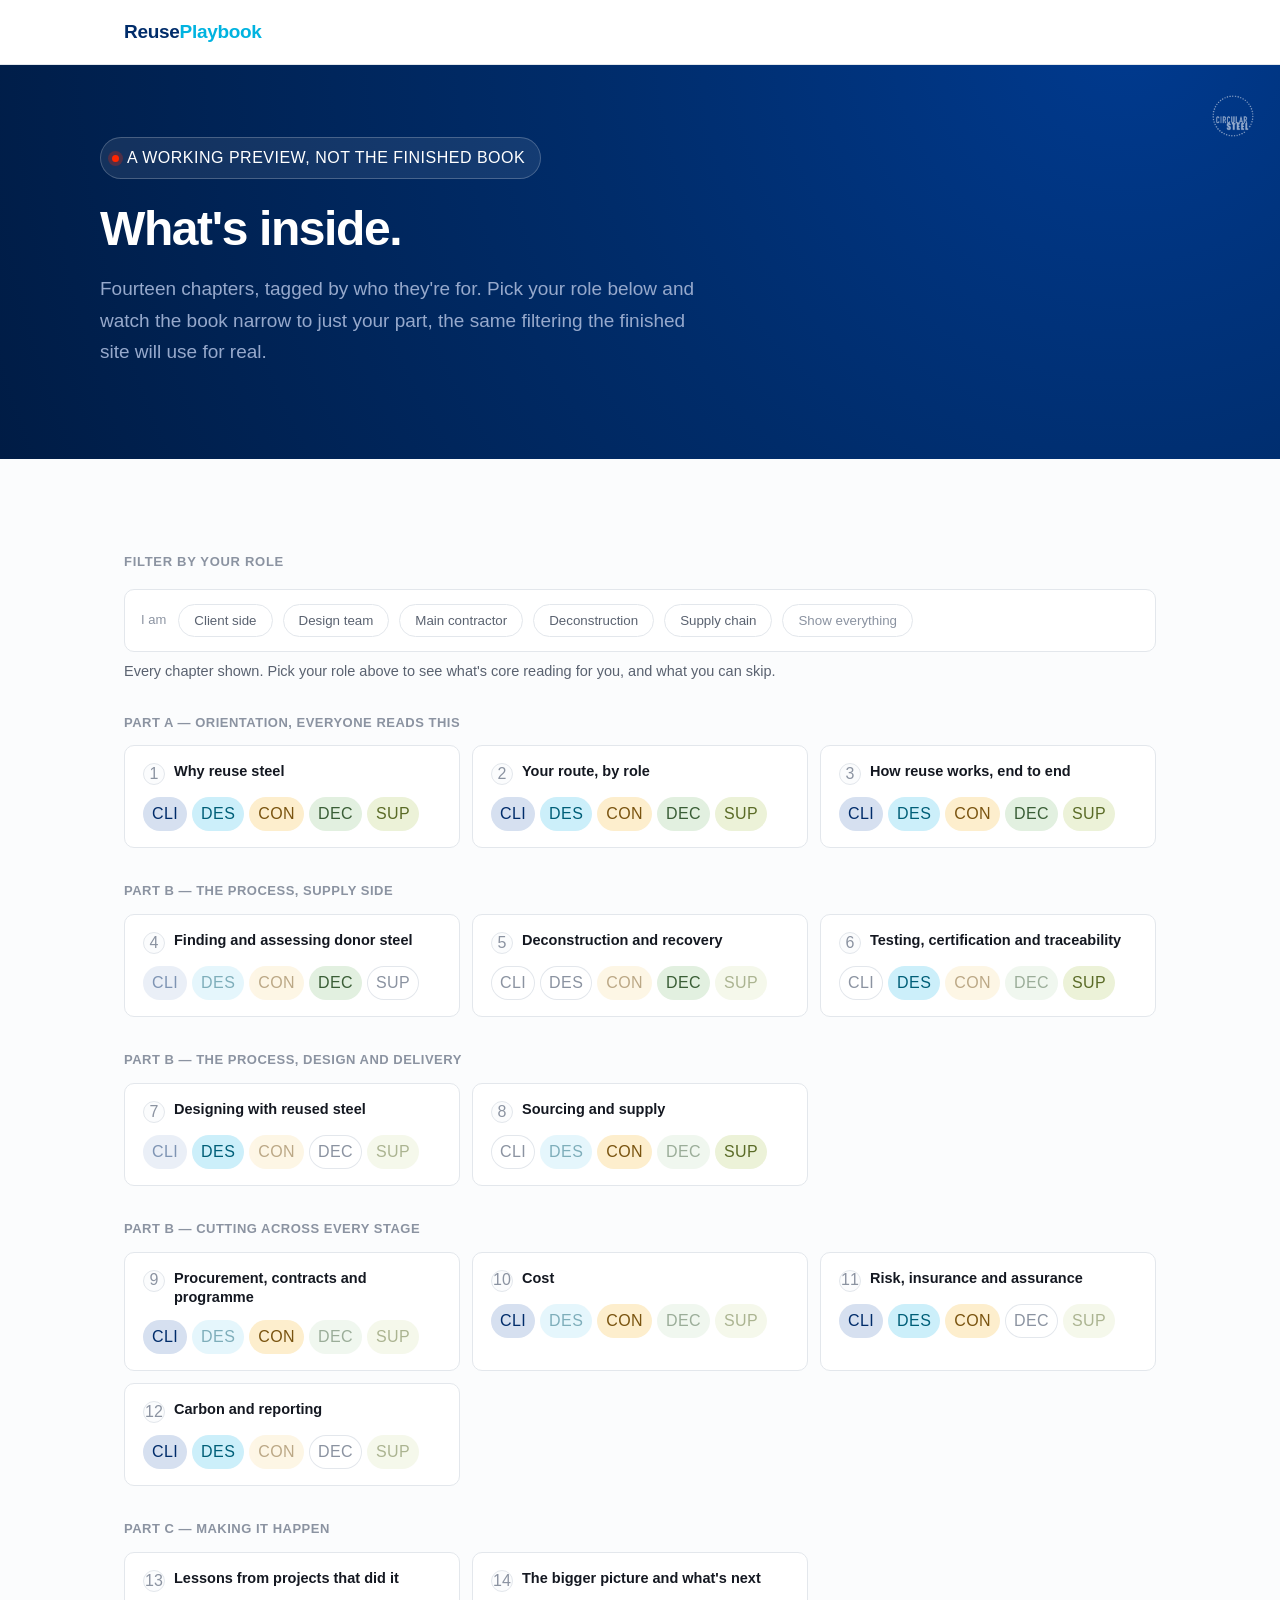
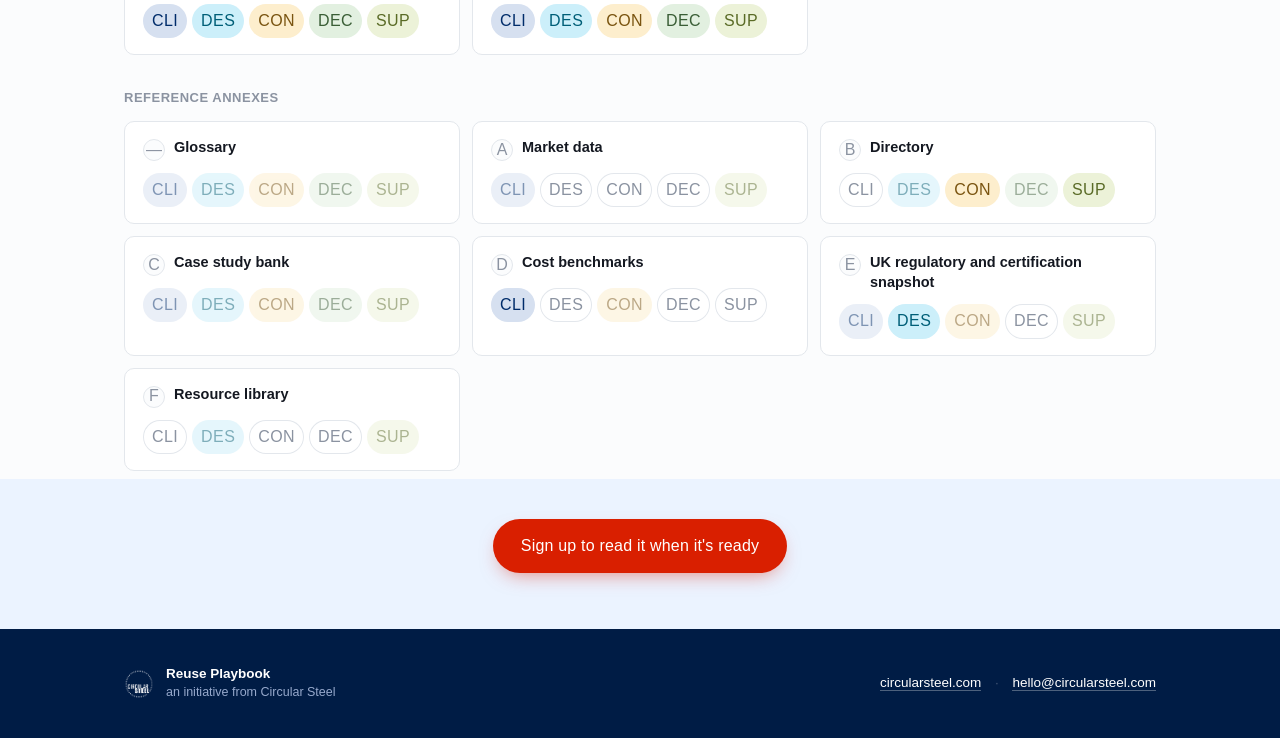
==== inside.html @ 87fb633f "Polish the chapter map: real pills, no page counts, cleaner wraps - Tag chips were 5px-radius rounde" ====
<!DOCTYPE html>
<html lang="en-GB">
<head>
<meta charset="utf-8">
<meta name="viewport" content="width=device-width,initial-scale=1">
<title>What's inside - Reuse Playbook</title>
<meta name="description" content="Filter the Steel Reuse Playbook's fourteen chapters by your role in a project, and read a sample from Chapter 9.">
<link rel="icon" type="image/svg+xml" href="assets/favicon.svg">
<link rel="stylesheet" href="style.css">
<!-- Cloudflare Web Analytics --><script type='module' src='https://static.cloudflareinsights.com/beacon.min.js' data-cf-beacon='{"token": "d8464c5b47974d3cb71971d83b61c9c7"}'></script><!-- End Cloudflare Web Analytics -->
</head>
<body>

<header class="site">
  <div class="wrap hrow">
    <a class="brand" href="index.html">Reuse<span>Playbook</span></a>
  </div>
</header>

<div class="hero-band">
  <a href="https://circularsteel.com"><img class="hero-mark" src="assets/circular-steel-logo-white.png" alt="Circular Steel"></a>
  <div class="wrap hero">
    <span class="status"><span class="dot"></span>A working preview, not the finished book</span>
    <h1>What's inside.</h1>
    <p class="lede">Fourteen chapters, tagged by who they're for. Pick your role below and watch the book
      narrow to just your part, the same filtering the finished site will use for real.</p>
  </div>
</div>

<div class="wrap" style="padding-top:40px">

  <h2 class="sechead">Filter by your role</h2>

  <div class="rolebar" id="rolebar"></div>
  <p class="mapstatus" id="mapstatus"></p>

  <div id="mapgrid"></div>

</div>

<div class="formband" style="padding-top:40px">
<div class="wrap" style="text-align:center">
  <a class="btn" href="index.html#signup-form">Sign up to read it when it's ready</a>
</div>
</div>

<footer class="site"><div class="wrap frow">
  <div class="fbrand">
    <img src="assets/circular-steel-logo-white.png" alt="Circular Steel">
    <span class="flabel"><strong>Reuse Playbook</strong>an initiative from Circular Steel</span>
  </div>
  <div class="flinks">
    <a href="https://circularsteel.com">circularsteel.com</a>
    <span class="sep">&middot;</span>
    <a href="mailto:hello@circularsteel.com">hello@circularsteel.com</a>
  </div>
</div></footer>

<script>
const ROLES = {CLI:"Client side", DES:"Design team", CON:"Main contractor", DEC:"Deconstruction", SUP:"Supply chain"};
const ALL = Object.keys(ROLES);

const PARTS = [
  {part:"Part A — orientation, everyone reads this", chapters:[
    {n:1, title:"Why reuse steel", pp:6, core:ALL, skim:[]},
    {n:2, title:"Your route, by role", pp:7, core:ALL, skim:[]},
    {n:3, title:"How reuse works, end to end", pp:8, core:ALL, skim:[]},
  ]},
  {part:"Part B — the process, supply side", chapters:[
    {n:4, title:"Finding and assessing donor steel", pp:6, core:["DEC"], skim:["CLI","DES","CON"]},
    {n:5, title:"Deconstruction and recovery", pp:6, core:["DEC"], skim:["CON","SUP"]},
    {n:6, title:"Testing, certification and traceability", pp:6, core:["DES","SUP"], skim:["CON","DEC"]},
  ]},
  {part:"Part B — the process, design and delivery", chapters:[
    {n:7, title:"Designing with reused steel", pp:7, core:["DES"], skim:["CLI","CON","SUP"]},
    {n:8, title:"Sourcing and supply", pp:5, core:["CON","SUP"], skim:["DES","DEC"]},
  ]},
  {part:"Part B — cutting across every stage", chapters:[
    {n:9, title:"Procurement, contracts and programme", pp:6, core:["CLI","CON"], skim:["DES","DEC","SUP"]},
    {n:10, title:"Cost", pp:6, core:["CLI","CON"], skim:["DES","DEC","SUP"]},
    {n:11, title:"Risk, insurance and assurance", pp:6, core:["CLI","DES","CON"], skim:["SUP"]},
    {n:12, title:"Carbon and reporting", pp:6, core:["CLI","DES"], skim:["CON","SUP"]},
  ]},
  {part:"Part C — making it happen", chapters:[
    {n:13, title:"Lessons from projects that did it", pp:5, core:ALL, skim:[]},
    {n:14, title:"The bigger picture and what's next", pp:4, core:ALL, skim:[]},
  ]},
  {part:"Reference annexes", chapters:[
    {n:"—", title:"Glossary", pp:4, core:[], skim:ALL},
    {n:"A", title:"Market data", pp:3, core:[], skim:["CLI","SUP"]},
    {n:"B", title:"Directory", pp:4, core:["CON","SUP"], skim:["DES","DEC"]},
    {n:"C", title:"Case study bank", pp:5, core:[], skim:ALL},
    {n:"D", title:"Cost benchmarks", pp:2, core:["CLI"], skim:["CON"]},
    {n:"E", title:"UK regulatory and certification snapshot", pp:4, core:["DES"], skim:["CLI","CON","SUP"]},
    {n:"F", title:"Resource library", pp:2, core:[], skim:["DES","SUP"]},
  ]},
];

const CHAPTER_COUNT = PARTS.slice(0,5).reduce((n,p)=>n+p.chapters.length,0);

function tagHTML(code, chap){
  const cls = chap.core.includes(code) ? "tag" : chap.skim.includes(code) ? "tag skim" : "tag ghost";
  return `<span class="${cls}" data-t="${code}">${code}</span>`;
}

function chapterHTML(chap){
  return `<div class="mchap" data-core="${chap.core.join(" ")}" data-skim="${chap.skim.join(" ")}">
    <div class="mhead"><span class="mn">${chap.n}</span><h4>${chap.title}</h4></div>
    <div class="mtags">${ALL.map(c=>tagHTML(c,chap)).join("")}</div>
  </div>`;
}

function render(){
  const host = document.getElementById("mapgrid");
  host.innerHTML = PARTS.map(p => `
    <div class="mappart">${p.part}</div>
    <div class="mapgrid">${p.chapters.map(chapterHTML).join("")}</div>
  `).join("");
}

function relevant(el, r){
  if (!r) return true;
  const core = (el.dataset.core || "").split(" ").filter(Boolean);
  const skim = (el.dataset.skim || "").split(" ").filter(Boolean);
  return core.includes(r) || skim.includes(r);
}

function applyRole(r){
  document.querySelectorAll(".mchap").forEach(el =>
    el.classList.toggle("dim", !relevant(el, r)));

  const s = document.getElementById("mapstatus");
  if (!r){
    s.innerHTML = `Every chapter shown. Pick your role above to see what's core reading for you, and what you can skip.`;
    return;
  }
  let core = 0, skim = 0;
  document.querySelectorAll(".mchap").forEach((el, i) => {
    if (i >= CHAPTER_COUNT) return; // only count numbered chapters, not annexes
  });
  // recount properly against the chapter list, not annexes
  let coreN = 0, skimN = 0;
  PARTS.slice(0,5).forEach(p => p.chapters.forEach(c => {
    if (c.core.includes(r)) coreN++;
    else if (c.skim.includes(r)) skimN++;
  }));
  s.innerHTML = `Reading as <strong>${ROLES[r]}</strong>: <strong>${coreN} of ${CHAPTER_COUNT}</strong> chapters are core reading for you, ${skimN} more worth skimming.`;
}

function buildRoleBar(){
  const host = document.getElementById("rolebar");
  host.innerHTML = '<span class="lbl">I am</span>' +
    Object.entries(ROLES).map(([k,v]) => `<button class="rchip" data-r="${k}">${v}</button>`).join("") +
    '<button class="rchip clear" data-r="">Show everything</button>';
  host.querySelectorAll(".rchip").forEach(b => b.onclick = () => {
    host.querySelectorAll(".rchip").forEach(x => x.classList.toggle("on", x === b && b.dataset.r));
    applyRole(b.dataset.r || null);
  });
}

render();
buildRoleBar();
applyRole(null);
</script>

</body>
</html>
---- style.css ----
:root{
  --navy:#002C6A; --navy-deep:#001C45; --cyan:#00B3E0; --red:#FF2600; --red-btn:#D91F00; --red-btn-hover:#B81800;
  --red-tint:#FFDCD6; --red-deep:#6B0F1A; --blue-tint:#EBF3FF; --amber:#B5741A;
  --ink:#141821; --grey:#5A6270; --mute:#8B93A1; --mute-on-navy:#96A9CC;
  --line:#E3E7EC; --bg:#FBFCFD; --card:#FFFFFF;
  --cli-b:#D6E0F0; --cli-t:#002C6A;
  --des-b:#CCEFFA; --des-t:#005F78;
  --con-b:#FDEECD; --con-t:#7A5410;
  --dec-b:#E2F0E0; --dec-t:#3A5E36;
  --sup-b:#ECF2D8; --sup-t:#5A6B26;
  --r:10px;
}
*{box-sizing:border-box}
body{margin:0;background:var(--bg);color:var(--ink);
  font:400 16px/1.65 -apple-system,BlinkMacSystemFont,"Segoe UI",Helvetica,Arial,sans-serif;
  -webkit-font-smoothing:antialiased}
a{color:var(--navy)}
.wrap{max-width:1080px;margin:0 auto;padding:0 24px}
.narrow{max-width:640px}

/* header */
header.site{border-bottom:1px solid var(--line);background:#fff}
.hrow{display:flex;align-items:center;height:64px}
.brand{font-weight:700;font-size:19px;color:var(--navy);text-decoration:none;letter-spacing:-.3px}
.brand span{color:var(--cyan)}

/* tags */
.tag{display:inline-block;font:600 11px/1 inherit;letter-spacing:.4px;padding:4px 9px;border-radius:999px;
  vertical-align:2px;margin-right:4px}
.tag[data-t=CLI]{background:var(--cli-b);color:var(--cli-t)}
.tag[data-t=DES]{background:var(--des-b);color:var(--des-t)}
.tag[data-t=CON]{background:var(--con-b);color:var(--con-t)}
.tag[data-t=DEC]{background:var(--dec-b);color:var(--dec-t)}
.tag[data-t=SUP]{background:var(--sup-b);color:var(--sup-t)}
.tag.skim{opacity:.5}
.tag.ghost{background:transparent!important;color:var(--mute)!important;box-shadow:inset 0 0 0 1px var(--line)}

/* interactive map */
.rolebar{display:flex;align-items:center;gap:10px;flex-wrap:wrap;background:#fff;border:1px solid var(--line);
  border-radius:var(--r);padding:14px;margin:0 0 8px}
.rolebar .lbl{font-size:13px;color:var(--mute);padding:0 2px;white-space:nowrap}
.rchip{border:1px solid var(--line);background:#fff;border-radius:999px;padding:8px 15px;
  font:600 13px/1 inherit;cursor:pointer;color:var(--grey);transition:.12s}
.rchip:hover{border-color:var(--mute)}
.rchip.on{color:#fff;border-color:transparent}
.rchip.on[data-r=CLI]{background:var(--cli-t)} .rchip.on[data-r=DES]{background:var(--des-t)}
.rchip.on[data-r=CON]{background:var(--con-t)} .rchip.on[data-r=DEC]{background:var(--dec-t)}
.rchip.on[data-r=SUP]{background:var(--sup-t)}
.rchip.clear{color:var(--mute)}
.mapstatus{font-size:14.5px;color:var(--grey);margin:0 0 28px;min-height:1.4em}
.mapstatus strong{color:var(--ink)}
.mappart{font-size:13px;letter-spacing:.5px;text-transform:uppercase;color:var(--mute);font-weight:700;
  margin:32px 0 12px}
.mappart:first-of-type{margin-top:0}
.mapgrid{display:grid;grid-template-columns:repeat(auto-fill,minmax(260px,1fr));gap:12px}
.mchap{background:#fff;border:1px solid var(--line);border-radius:var(--r);padding:16px 18px;transition:opacity .18s}
.mchap.dim{opacity:.22}
.mhead{display:flex;align-items:flex-start;gap:9px;margin:0 0 12px}
.mchap .mn{display:flex;align-items:center;justify-content:center;width:22px;height:22px;flex:none;
  border-radius:50%;background:var(--bg);border:1px solid var(--line);font:700 12px/1 inherit;
  color:var(--mute);margin-top:1px}
.mchap h4{margin:0;font-size:14.5px;font-weight:700;line-height:1.35}
.mchap .mtags{display:flex;flex-wrap:wrap;gap:5px}
.mchap .mtags .tag{margin-right:0}

/* hero */
.hero-band{background:var(--navy);background:radial-gradient(circle at 88% -10%,#003a8f 0%,var(--navy) 45%,var(--navy-deep) 100%);
  position:relative;overflow:hidden}
.hero-mark{position:absolute;top:28px;right:24px;height:46px;width:auto;opacity:.6}
.hero{padding:72px 0 60px;position:relative}
.status{display:inline-flex;align-items:center;gap:8px;font:700 12px/1 inherit;letter-spacing:.5px;text-transform:uppercase;
  color:#fff;background:rgba(255,255,255,.08);box-shadow:inset 0 0 0 1px rgba(255,255,255,.22);
  border-radius:999px;padding:8px 16px 8px 12px;margin:0 0 24px}
.status .dot{width:7px;height:7px;border-radius:50%;background:var(--red);flex:none;
  box-shadow:0 0 0 4px rgba(255,38,0,.25)}
.hero h1{font-size:48px;line-height:1.08;margin:0 0 18px;letter-spacing:-1.4px;font-weight:700;
  max-width:760px;color:#fff}
.hero p.lede{font-size:19px;color:var(--mute-on-navy);margin:0 0 32px;max-width:600px}
.hero-ctas{display:flex;gap:12px;flex-wrap:wrap}
.btn-outline{display:inline-block;background:transparent;color:#fff;text-decoration:none;padding:13px 27px;
  border:1.5px solid rgba(255,255,255,.5);border-radius:999px;font:700 15px/1 inherit;letter-spacing:.2px;
  cursor:pointer;transition:.12s}
.btn-outline:hover{border-color:#fff;background:rgba(255,255,255,.08)}

/* cards */
.grid{display:grid;gap:16px}
.g4{grid-template-columns:repeat(auto-fit,minmax(220px,1fr))}
.card{background:var(--card);border:1px solid var(--line);border-top:3px solid var(--accent,var(--navy));
  border-radius:var(--r);padding:22px 22px 20px}
.card h3{margin:0 0 6px;font-size:16px;font-weight:700}
.card p{margin:0;font-size:14.5px;color:var(--grey)}

h2.sechead{font-size:13px;letter-spacing:.7px;text-transform:uppercase;color:var(--mute);
  font-weight:700;margin:52px 0 16px}

/* funding note */
.fundnote{display:flex;gap:24px;align-items:center;justify-content:space-between;flex-wrap:wrap;
  background:#fff;border:1px solid var(--line);border-left:3px solid var(--red);border-radius:var(--r);
  padding:24px 28px;margin:36px 0 0}
.fundnote h3{margin:0 0 4px;font-size:15.5px;font-weight:700}
.fundnote p{margin:0;font-size:14.5px;color:var(--grey);max-width:520px}
.btn-outline-navy{display:inline-block;background:transparent;color:var(--navy);text-decoration:none;
  padding:12px 22px;border:1.5px solid var(--navy);border-radius:999px;font:700 14.5px/1 inherit;
  letter-spacing:.2px;white-space:nowrap;transition:.12s}
.btn-outline-navy:hover{background:var(--navy);color:#fff}

/* form */
.formband{background:var(--blue-tint);padding:1px 0 56px;margin-top:8px}
.formwrap{background:#fff;border:1px solid var(--line);border-radius:var(--r);padding:32px;
  margin:24px 0 8px;box-shadow:0 12px 32px -16px rgba(0,44,106,.18)}
.field{margin:0 0 20px}
.field label{display:block;font:600 13.5px/1 inherit;margin:0 0 8px}
.field .hint{display:block;font:400 13px/1.4 inherit;color:var(--mute);margin:4px 0 0;font-weight:400}
.field input[type=text],
.field input[type=email],
.field select,
.field textarea{width:100%;border:1.5px solid var(--line);border-radius:8px;padding:11px 13px;
  font:400 15px/1.4 inherit;color:var(--ink);background:#fff;transition:.12s}
.field textarea{resize:vertical;min-height:88px}
.field input:focus,.field select:focus,.field textarea:focus{outline:none;border-color:var(--cyan);
  box-shadow:0 0 0 3px rgba(0,179,224,.18)}

.roles{display:grid;gap:8px}
.role-opt{display:flex;align-items:center;gap:10px;border:1.5px solid var(--line);border-radius:8px;
  padding:11px 14px;cursor:pointer;transition:.12s}
.role-opt:has(input:checked){border-color:var(--navy);box-shadow:inset 0 0 0 1px var(--navy);background:#F5F8FF}
.role-opt input{margin:0}
.role-opt .tag{margin-right:2px}

.checkline{display:flex;align-items:flex-start;gap:10px;font-size:14.5px;color:var(--grey)}
.checkline input{margin-top:3px}

.hidden-field{position:absolute;left:-9999px}

.btn{display:inline-block;background:var(--red-btn);color:#fff;text-decoration:none;padding:14px 28px;
  border:none;border-radius:999px;font:700 15px/1 inherit;cursor:pointer;letter-spacing:.2px;
  box-shadow:0 8px 20px -8px rgba(217,31,0,.55);transition:.12s}
.btn:hover{background:var(--red-btn-hover);transform:translateY(-1px)}

.privacy{font-size:13px;color:var(--mute);margin:14px 0 0}

.more{margin:22px 0 0}
.more summary{font:600 13.5px/1 inherit;color:var(--navy);cursor:pointer;padding:4px 0;list-style:revert}
.more summary:hover{color:var(--cyan)}
.more .field:first-of-type{margin-top:18px}

footer.site{background:var(--navy-deep);margin-top:0;padding:36px 0}
.frow{display:flex;align-items:center;justify-content:space-between;gap:20px;flex-wrap:wrap}
.fbrand{display:flex;align-items:center;gap:12px}
.fbrand img{height:30px;width:auto;display:block}
.fbrand .flabel{font-size:12.5px;line-height:1.4;color:var(--mute-on-navy)}
.fbrand .flabel strong{display:block;color:#fff;font-size:13.5px;font-weight:600}
.flinks{font-size:13.5px;color:var(--mute-on-navy)}
.flinks a{color:#fff;text-decoration:none;border-bottom:1px solid rgba(255,255,255,.3)}
.flinks a:hover{border-color:#fff}
.flinks .sep{margin:0 10px;color:rgba(255,255,255,.25)}
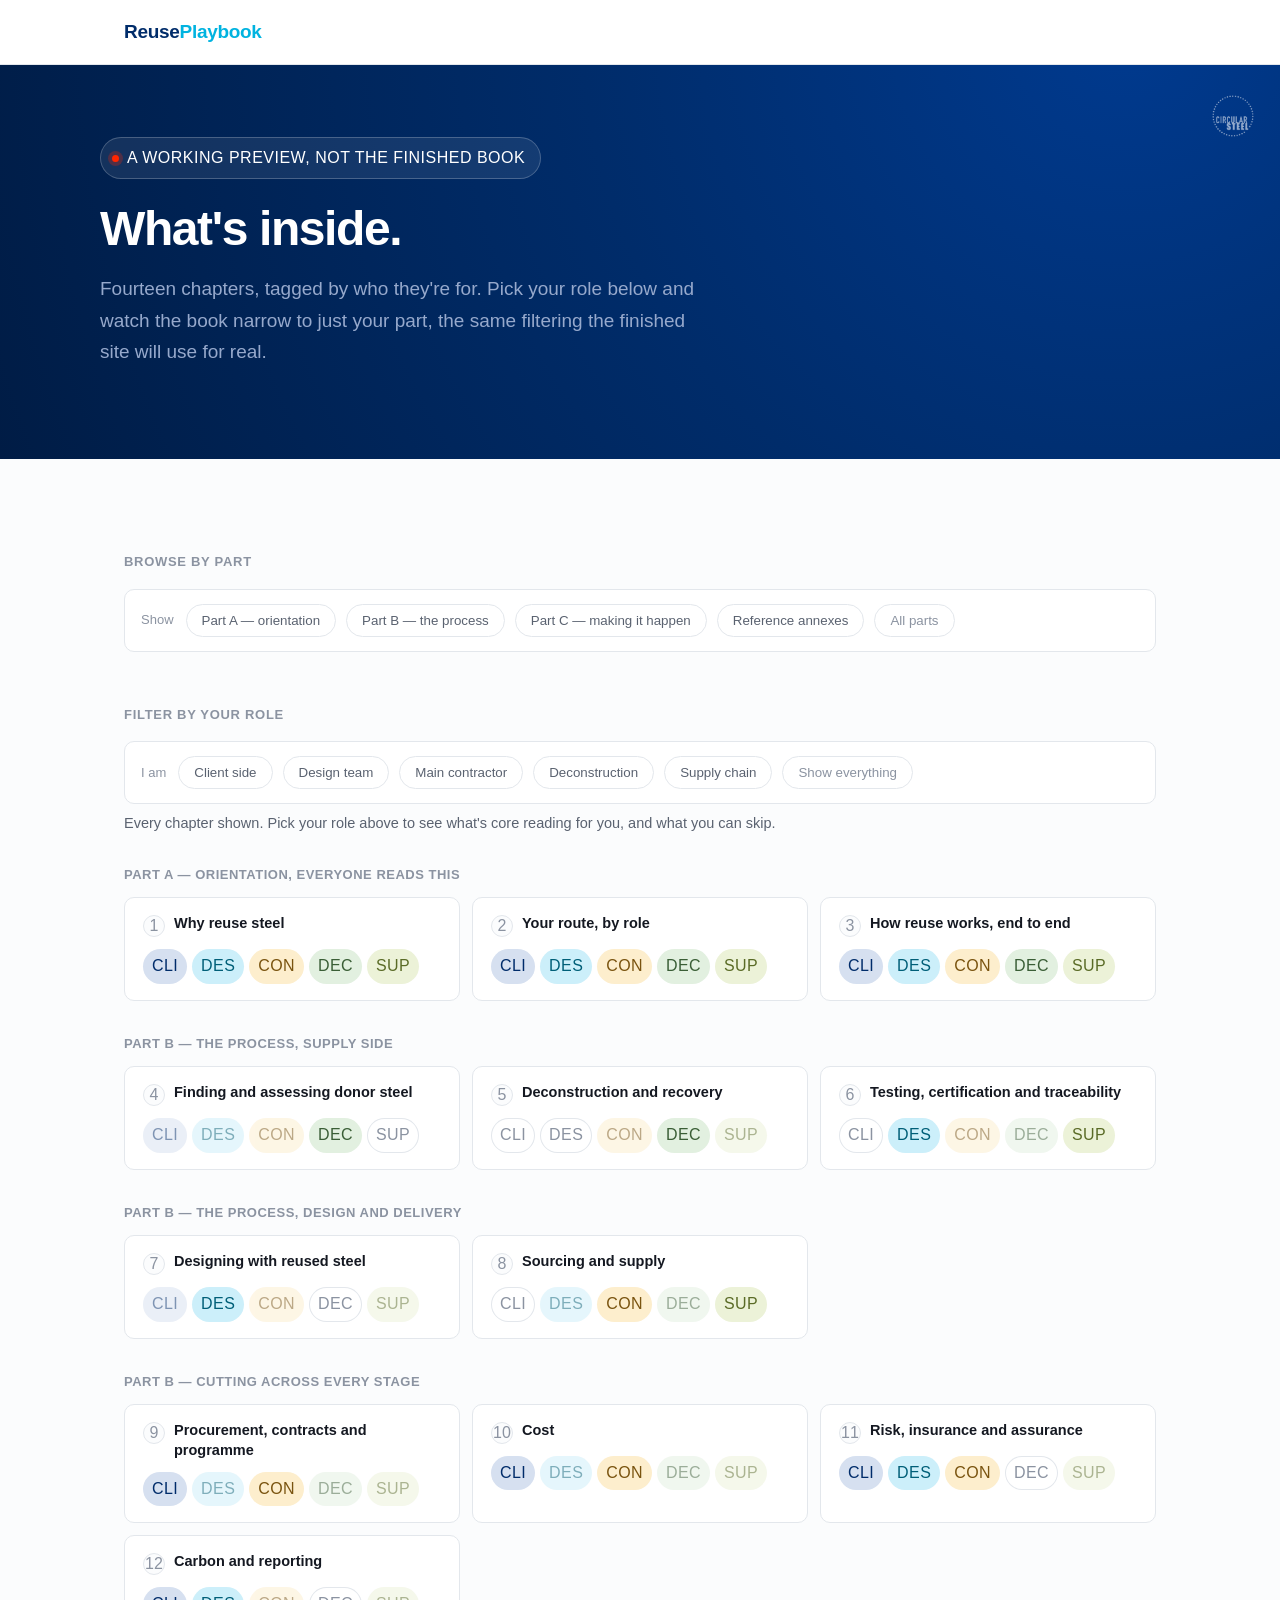
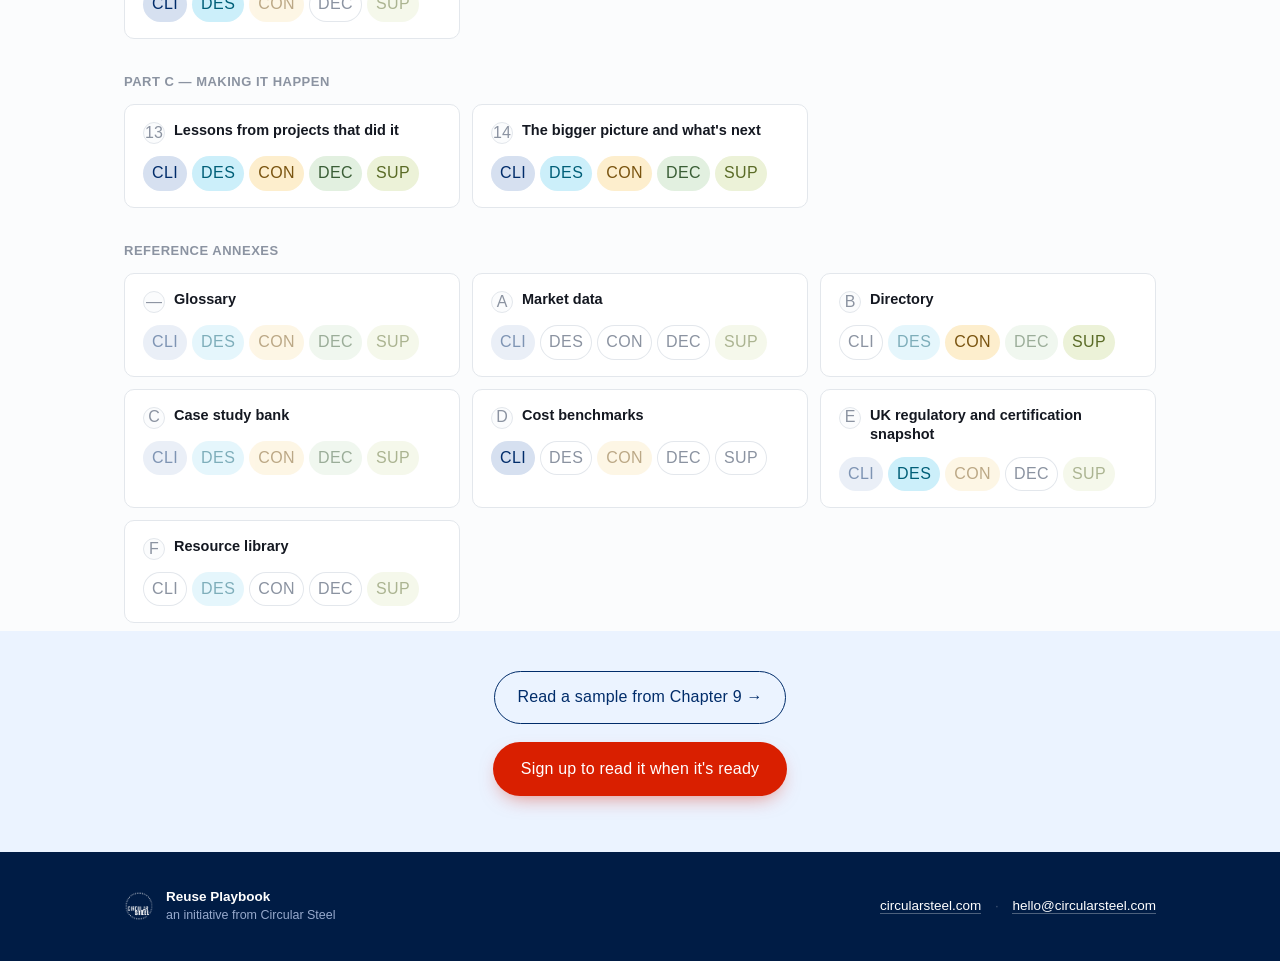
==== commit a6a9627e: "Add part filter and Chapter 9 sample - Second filter bar on the map, browse by Part A/B/C or the   a" ====
--- a/inside.html
+++ b/inside.html
@@ -29,6 +29,10 @@
 
 <div class="wrap" style="padding-top:40px">
 
+  <h2 class="sechead">Browse by part</h2>
+
+  <div class="rolebar" id="sectionbar"></div>
+
   <h2 class="sechead">Filter by your role</h2>
 
   <div class="rolebar" id="rolebar"></div>
@@ -40,6 +44,7 @@
 
 <div class="formband" style="padding-top:40px">
 <div class="wrap" style="text-align:center">
+  <p style="margin:0 0 18px"><a class="btn-outline-navy" href="sample-chapter.html">Read a sample from Chapter 9 &rarr;</a></p>
   <a class="btn" href="index.html#signup-form">Sign up to read it when it's ready</a>
 </div>
 </div>
@@ -60,32 +65,34 @@
 const ROLES = {CLI:"Client side", DES:"Design team", CON:"Main contractor", DEC:"Deconstruction", SUP:"Supply chain"};
 const ALL = Object.keys(ROLES);
 
+const SECTIONS = {A:"Part A — orientation", B:"Part B — the process", C:"Part C — making it happen", ANNEX:"Reference annexes"};
+
 const PARTS = [
-  {part:"Part A — orientation, everyone reads this", chapters:[
+  {key:"A", part:"Part A — orientation, everyone reads this", chapters:[
     {n:1, title:"Why reuse steel", pp:6, core:ALL, skim:[]},
     {n:2, title:"Your route, by role", pp:7, core:ALL, skim:[]},
     {n:3, title:"How reuse works, end to end", pp:8, core:ALL, skim:[]},
   ]},
-  {part:"Part B — the process, supply side", chapters:[
+  {key:"B", part:"Part B — the process, supply side", chapters:[
     {n:4, title:"Finding and assessing donor steel", pp:6, core:["DEC"], skim:["CLI","DES","CON"]},
     {n:5, title:"Deconstruction and recovery", pp:6, core:["DEC"], skim:["CON","SUP"]},
     {n:6, title:"Testing, certification and traceability", pp:6, core:["DES","SUP"], skim:["CON","DEC"]},
   ]},
-  {part:"Part B — the process, design and delivery", chapters:[
+  {key:"B", part:"Part B — the process, design and delivery", chapters:[
     {n:7, title:"Designing with reused steel", pp:7, core:["DES"], skim:["CLI","CON","SUP"]},
     {n:8, title:"Sourcing and supply", pp:5, core:["CON","SUP"], skim:["DES","DEC"]},
   ]},
-  {part:"Part B — cutting across every stage", chapters:[
+  {key:"B", part:"Part B — cutting across every stage", chapters:[
     {n:9, title:"Procurement, contracts and programme", pp:6, core:["CLI","CON"], skim:["DES","DEC","SUP"]},
     {n:10, title:"Cost", pp:6, core:["CLI","CON"], skim:["DES","DEC","SUP"]},
     {n:11, title:"Risk, insurance and assurance", pp:6, core:["CLI","DES","CON"], skim:["SUP"]},
     {n:12, title:"Carbon and reporting", pp:6, core:["CLI","DES"], skim:["CON","SUP"]},
   ]},
-  {part:"Part C — making it happen", chapters:[
+  {key:"C", part:"Part C — making it happen", chapters:[
     {n:13, title:"Lessons from projects that did it", pp:5, core:ALL, skim:[]},
     {n:14, title:"The bigger picture and what's next", pp:4, core:ALL, skim:[]},
   ]},
-  {part:"Reference annexes", chapters:[
+  {key:"ANNEX", part:"Reference annexes", chapters:[
     {n:"—", title:"Glossary", pp:4, core:[], skim:ALL},
     {n:"A", title:"Market data", pp:3, core:[], skim:["CLI","SUP"]},
     {n:"B", title:"Directory", pp:4, core:["CON","SUP"], skim:["DES","DEC"]},
@@ -113,8 +120,10 @@
 function render(){
   const host = document.getElementById("mapgrid");
   host.innerHTML = PARTS.map(p => `
-    <div class="mappart">${p.part}</div>
-    <div class="mapgrid">${p.chapters.map(chapterHTML).join("")}</div>
+    <div class="mapsection" data-part="${p.key}">
+      <div class="mappart">${p.part}</div>
+      <div class="mapgrid">${p.chapters.map(chapterHTML).join("")}</div>
+    </div>
   `).join("");
 }
 
@@ -125,7 +134,10 @@
   return core.includes(r) || skim.includes(r);
 }
 
+let currentRole = null;
+
 function applyRole(r){
+  currentRole = r;
   document.querySelectorAll(".mchap").forEach(el =>
     el.classList.toggle("dim", !relevant(el, r)));
 
@@ -134,17 +146,17 @@
     s.innerHTML = `Every chapter shown. Pick your role above to see what's core reading for you, and what you can skip.`;
     return;
   }
-  let core = 0, skim = 0;
-  document.querySelectorAll(".mchap").forEach((el, i) => {
-    if (i >= CHAPTER_COUNT) return; // only count numbered chapters, not annexes
-  });
-  // recount properly against the chapter list, not annexes
   let coreN = 0, skimN = 0;
-  PARTS.slice(0,5).forEach(p => p.chapters.forEach(c => {
+  PARTS.forEach(p => { if (p.key === "ANNEX") return; p.chapters.forEach(c => {
     if (c.core.includes(r)) coreN++;
     else if (c.skim.includes(r)) skimN++;
-  }));
+  })});
   s.innerHTML = `Reading as <strong>${ROLES[r]}</strong>: <strong>${coreN} of ${CHAPTER_COUNT}</strong> chapters are core reading for you, ${skimN} more worth skimming.`;
+}
+
+function applySection(key){
+  document.querySelectorAll(".mapsection").forEach(el =>
+    el.style.display = (!key || el.dataset.part === key) ? "" : "none");
 }
 
 function buildRoleBar(){
@@ -158,8 +170,21 @@
   });
 }
 
+function buildSectionBar(){
+  const host = document.getElementById("sectionbar");
+  host.innerHTML = '<span class="lbl">Show</span>' +
+    Object.entries(SECTIONS).map(([k,v]) => `<button class="rchip schip" data-s="${k}">${v}</button>`).join("") +
+    '<button class="rchip schip clear" data-s="">All parts</button>';
+  host.querySelectorAll(".schip").forEach(b => b.onclick = () => {
+    host.querySelectorAll(".schip").forEach(x => x.classList.toggle("on", x === b && b.dataset.s));
+    applySection(b.dataset.s || null);
+  });
+}
+
 render();
+buildSectionBar();
 buildRoleBar();
+applySection(null);
 applyRole(null);
 </script>
 
--- a/style.css
+++ b/style.css
@@ -47,11 +47,13 @@
 .rchip.on[data-r=CON]{background:var(--con-t)} .rchip.on[data-r=DEC]{background:var(--dec-t)}
 .rchip.on[data-r=SUP]{background:var(--sup-t)}
 .rchip.clear{color:var(--mute)}
+.schip.on{background:var(--navy)}
 .mapstatus{font-size:14.5px;color:var(--grey);margin:0 0 28px;min-height:1.4em}
 .mapstatus strong{color:var(--ink)}
+.mapsection{margin-top:32px}
+.mapsection:first-of-type{margin-top:0}
 .mappart{font-size:13px;letter-spacing:.5px;text-transform:uppercase;color:var(--mute);font-weight:700;
-  margin:32px 0 12px}
-.mappart:first-of-type{margin-top:0}
+  margin:0 0 12px}
 .mapgrid{display:grid;grid-template-columns:repeat(auto-fill,minmax(260px,1fr));gap:12px}
 .mchap{background:#fff;border:1px solid var(--line);border-radius:var(--r);padding:16px 18px;transition:opacity .18s}
 .mchap.dim{opacity:.22}
@@ -154,3 +156,38 @@
 .flinks a{color:#fff;text-decoration:none;border-bottom:1px solid rgba(255,255,255,.3)}
 .flinks a:hover{border-color:#fff}
 .flinks .sep{margin:0 10px;color:rgba(255,255,255,.25)}
+
+/* chapter excerpt */
+.chap{padding:36px 0 12px}
+.chap .kicker{font-size:13px;letter-spacing:.5px;text-transform:uppercase;color:var(--mute);
+  font-weight:700;margin:0 0 10px}
+.chap h1{font-size:32px;margin:0 0 10px;letter-spacing:-.6px;font-weight:700;line-height:1.15}
+.chap .standfirst{font-size:18px;color:var(--grey);margin:0 0 8px;max-width:680px}
+.whofor{display:flex;align-items:center;gap:8px;padding:14px 0 24px;border-bottom:1px solid var(--line);
+  margin-bottom:8px;flex-wrap:wrap}
+.whofor .lbl{font-size:13px;color:var(--mute)}
+section.sec{padding:26px 0;max-width:680px}
+section.sec h2{font-size:21px;margin:0 0 4px;font-weight:700;letter-spacing:-.2px}
+section.sec h3{font-size:17px;margin:22px 0 6px;font-weight:700}
+section.sec p{margin:0 0 14px}
+
+.box{border-left:3px solid var(--cyan);background:#fff;border-radius:0 var(--r) var(--r) 0;
+  padding:16px 20px;margin:24px 0;border-top:1px solid var(--line);border-right:1px solid var(--line);
+  border-bottom:1px solid var(--line);max-width:680px}
+.box .bh{display:flex;align-items:center;gap:10px;margin-bottom:8px;flex-wrap:wrap}
+.box .kind{font:700 12px/1 inherit;letter-spacing:.6px;text-transform:uppercase;color:var(--cyan)}
+.box .btags{margin-left:auto}
+.box h4{margin:0 0 6px;font-size:16px;font-weight:700}
+.box p{margin:0;font-size:14.5px;color:var(--grey)}
+.box[data-kind=flag]{border-left-color:#B3261E} .box[data-kind=flag] .kind{color:#B3261E}
+.box[data-kind=move]{border-left-color:var(--navy)} .box[data-kind=move] .kind{color:var(--navy)}
+.box[data-kind=ask]{border-left-color:var(--amber)} .box[data-kind=ask] .kind{color:var(--amber)}
+
+figure{margin:26px 0;background:#fff;border:1px solid var(--line);border-radius:var(--r);padding:18px;max-width:760px}
+figure img{width:100%;display:block}
+figcaption{font-size:13px;color:var(--mute);margin-top:12px}
+
+.excerptend{background:#fff;border:1px solid var(--line);border-radius:var(--r);padding:28px;
+  margin:36px 0 0;max-width:680px;text-align:left}
+.excerptend h3{margin:0 0 8px;font-size:18px}
+.excerptend p{margin:0 0 18px;color:var(--grey)}
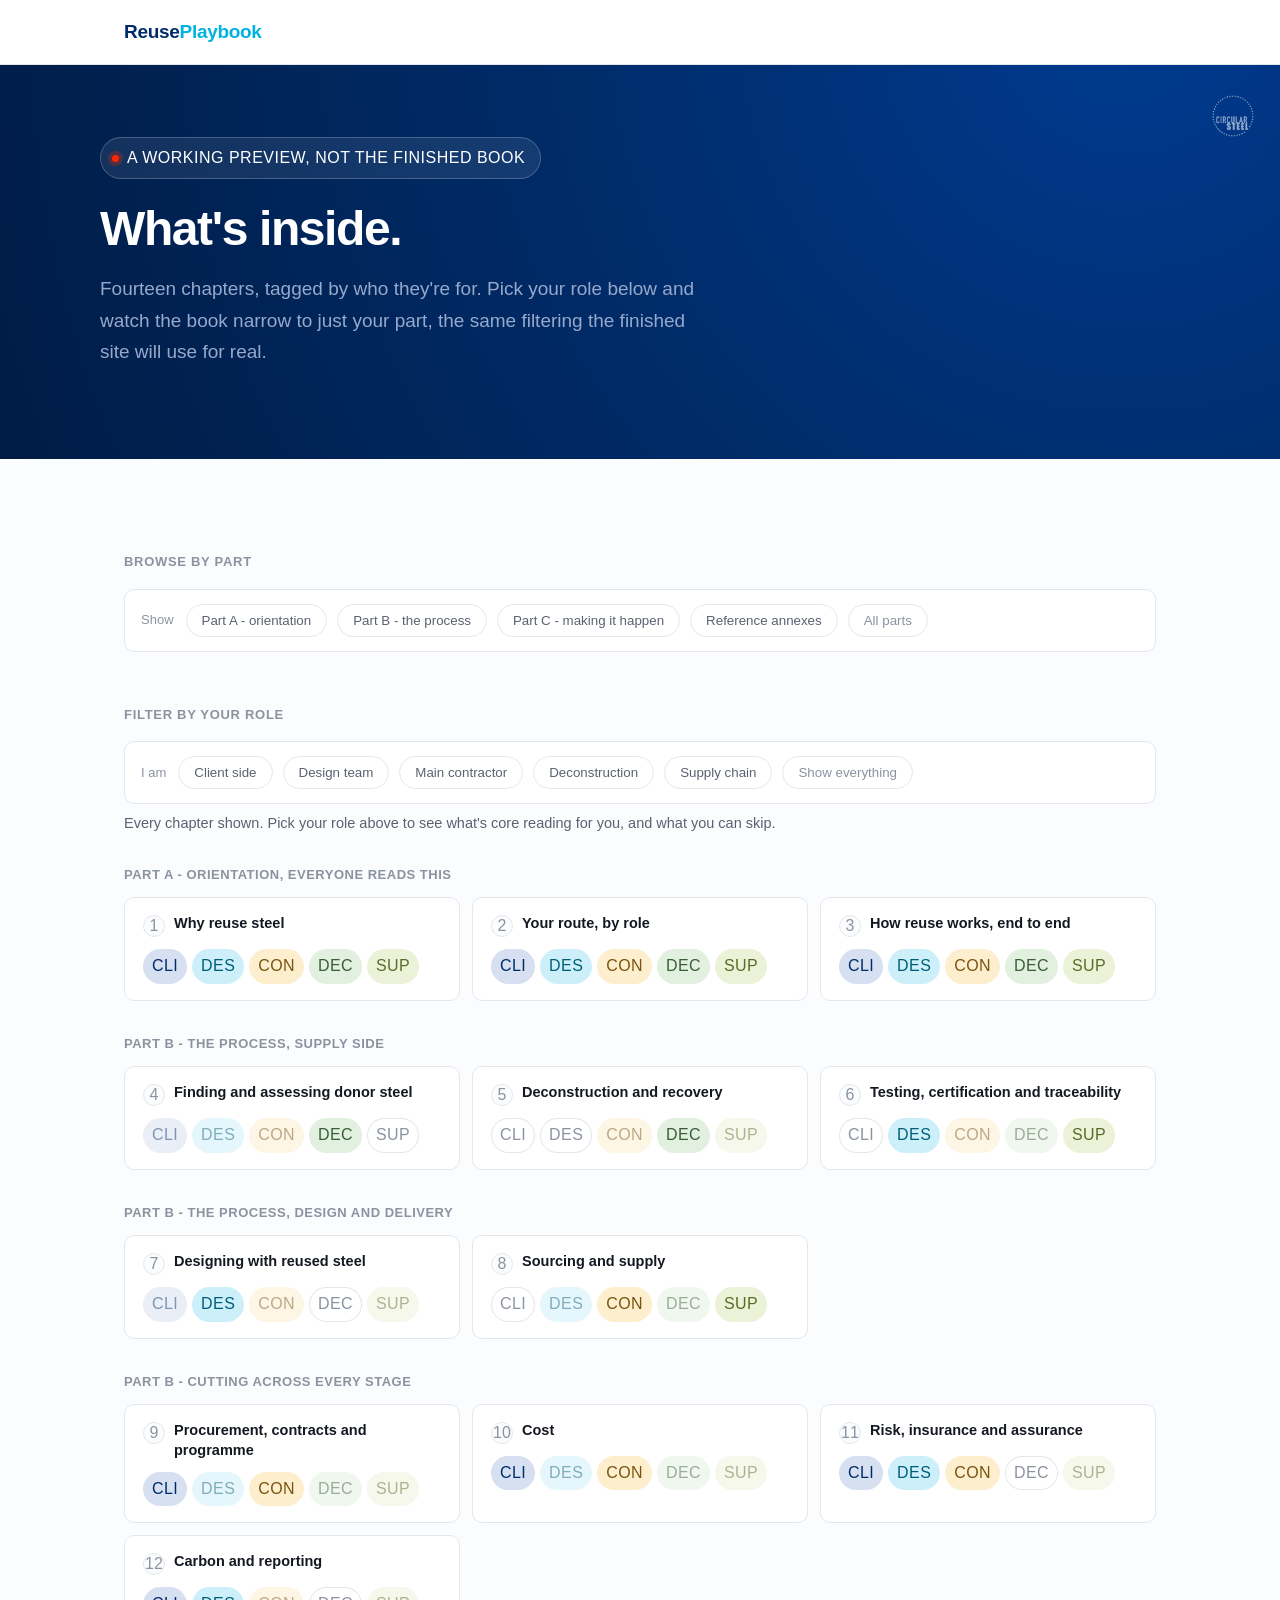
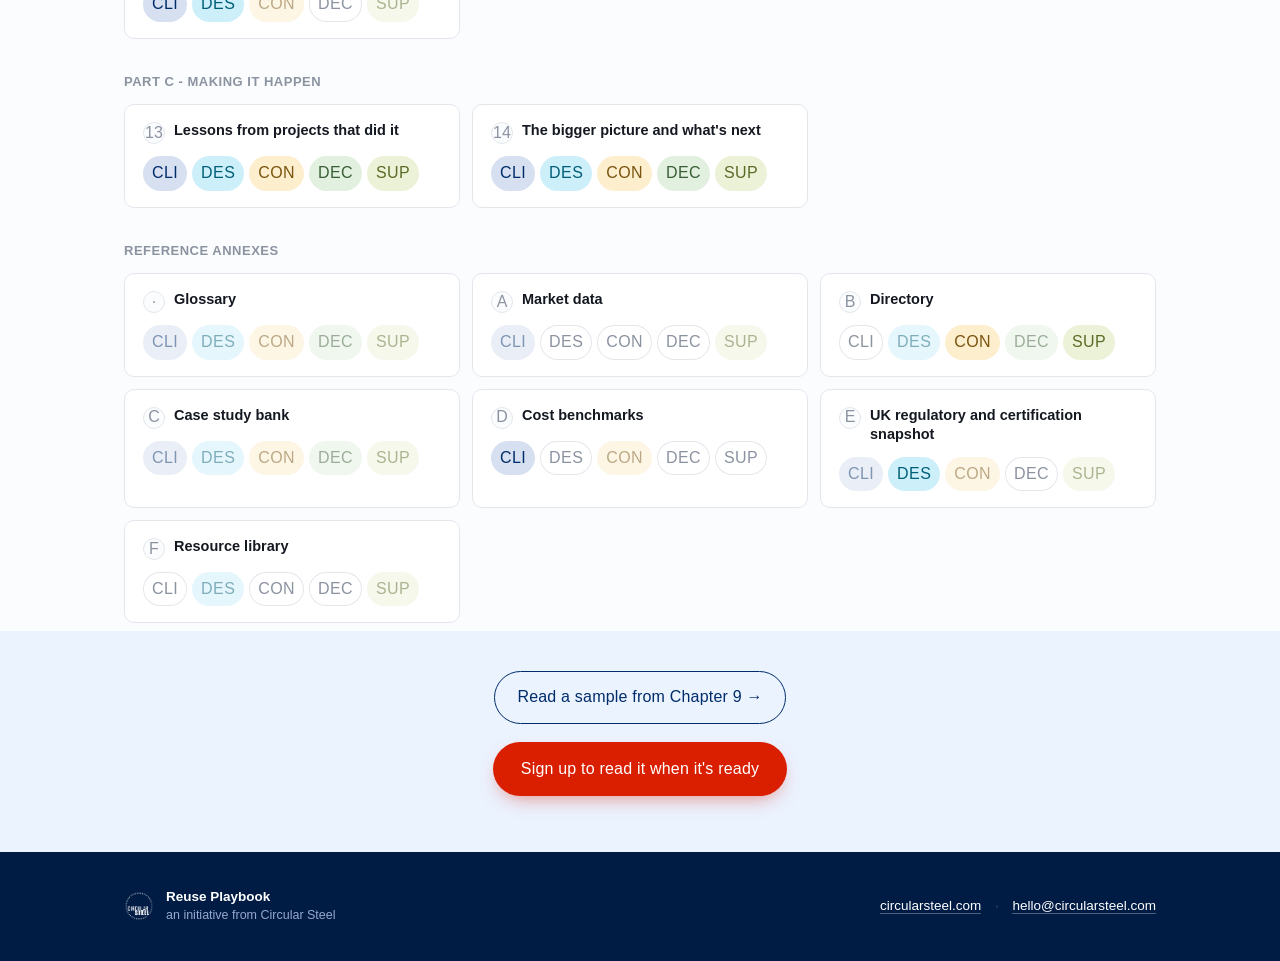
==== commit 504e742c: "Replace em-dashes with hyphens in part filter labels" ====
--- a/inside.html
+++ b/inside.html
@@ -65,35 +65,35 @@
 const ROLES = {CLI:"Client side", DES:"Design team", CON:"Main contractor", DEC:"Deconstruction", SUP:"Supply chain"};
 const ALL = Object.keys(ROLES);
 
-const SECTIONS = {A:"Part A — orientation", B:"Part B — the process", C:"Part C — making it happen", ANNEX:"Reference annexes"};
+const SECTIONS = {A:"Part A - orientation", B:"Part B - the process", C:"Part C - making it happen", ANNEX:"Reference annexes"};
 
 const PARTS = [
-  {key:"A", part:"Part A — orientation, everyone reads this", chapters:[
+  {key:"A", part:"Part A - orientation, everyone reads this", chapters:[
     {n:1, title:"Why reuse steel", pp:6, core:ALL, skim:[]},
     {n:2, title:"Your route, by role", pp:7, core:ALL, skim:[]},
     {n:3, title:"How reuse works, end to end", pp:8, core:ALL, skim:[]},
   ]},
-  {key:"B", part:"Part B — the process, supply side", chapters:[
+  {key:"B", part:"Part B - the process, supply side", chapters:[
     {n:4, title:"Finding and assessing donor steel", pp:6, core:["DEC"], skim:["CLI","DES","CON"]},
     {n:5, title:"Deconstruction and recovery", pp:6, core:["DEC"], skim:["CON","SUP"]},
     {n:6, title:"Testing, certification and traceability", pp:6, core:["DES","SUP"], skim:["CON","DEC"]},
   ]},
-  {key:"B", part:"Part B — the process, design and delivery", chapters:[
+  {key:"B", part:"Part B - the process, design and delivery", chapters:[
     {n:7, title:"Designing with reused steel", pp:7, core:["DES"], skim:["CLI","CON","SUP"]},
     {n:8, title:"Sourcing and supply", pp:5, core:["CON","SUP"], skim:["DES","DEC"]},
   ]},
-  {key:"B", part:"Part B — cutting across every stage", chapters:[
+  {key:"B", part:"Part B - cutting across every stage", chapters:[
     {n:9, title:"Procurement, contracts and programme", pp:6, core:["CLI","CON"], skim:["DES","DEC","SUP"]},
     {n:10, title:"Cost", pp:6, core:["CLI","CON"], skim:["DES","DEC","SUP"]},
     {n:11, title:"Risk, insurance and assurance", pp:6, core:["CLI","DES","CON"], skim:["SUP"]},
     {n:12, title:"Carbon and reporting", pp:6, core:["CLI","DES"], skim:["CON","SUP"]},
   ]},
-  {key:"C", part:"Part C — making it happen", chapters:[
+  {key:"C", part:"Part C - making it happen", chapters:[
     {n:13, title:"Lessons from projects that did it", pp:5, core:ALL, skim:[]},
     {n:14, title:"The bigger picture and what's next", pp:4, core:ALL, skim:[]},
   ]},
   {key:"ANNEX", part:"Reference annexes", chapters:[
-    {n:"—", title:"Glossary", pp:4, core:[], skim:ALL},
+    {n:"·", title:"Glossary", pp:4, core:[], skim:ALL},
     {n:"A", title:"Market data", pp:3, core:[], skim:["CLI","SUP"]},
     {n:"B", title:"Directory", pp:4, core:["CON","SUP"], skim:["DES","DEC"]},
     {n:"C", title:"Case study bank", pp:5, core:[], skim:ALL},
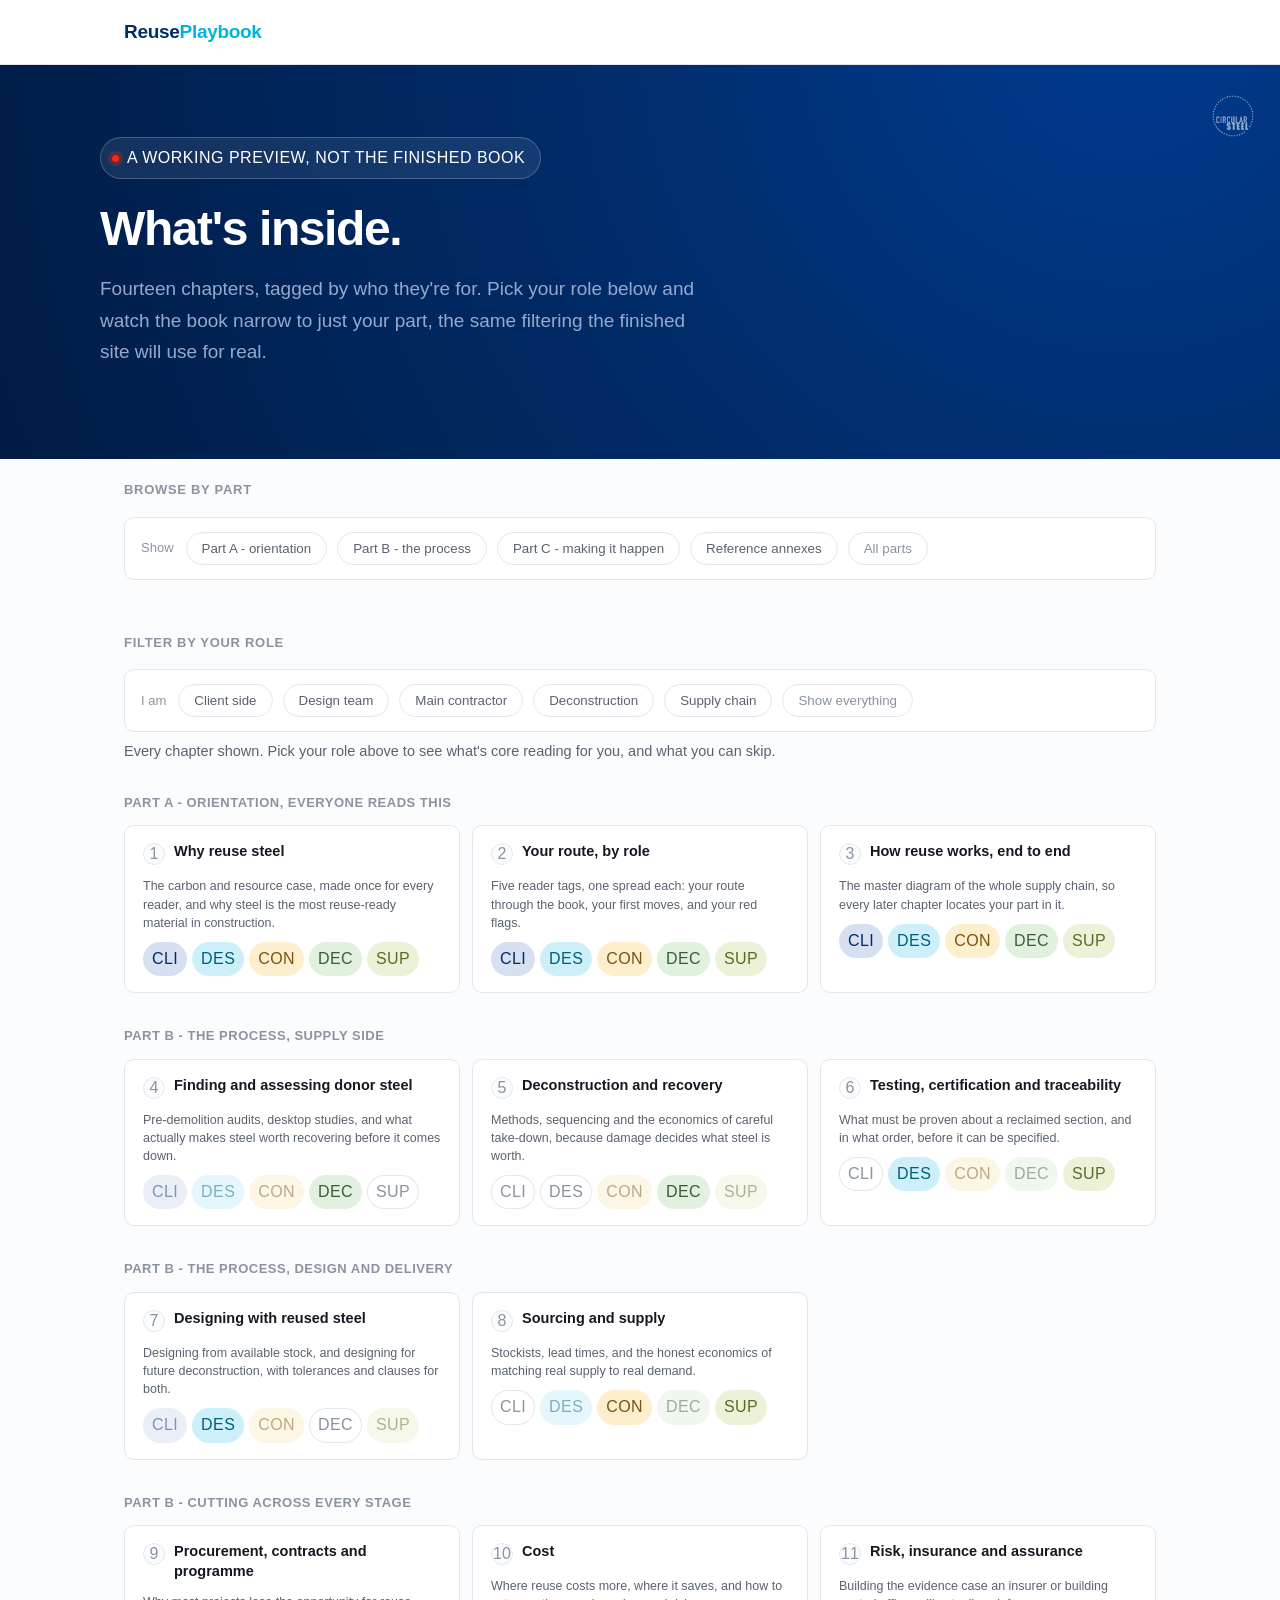
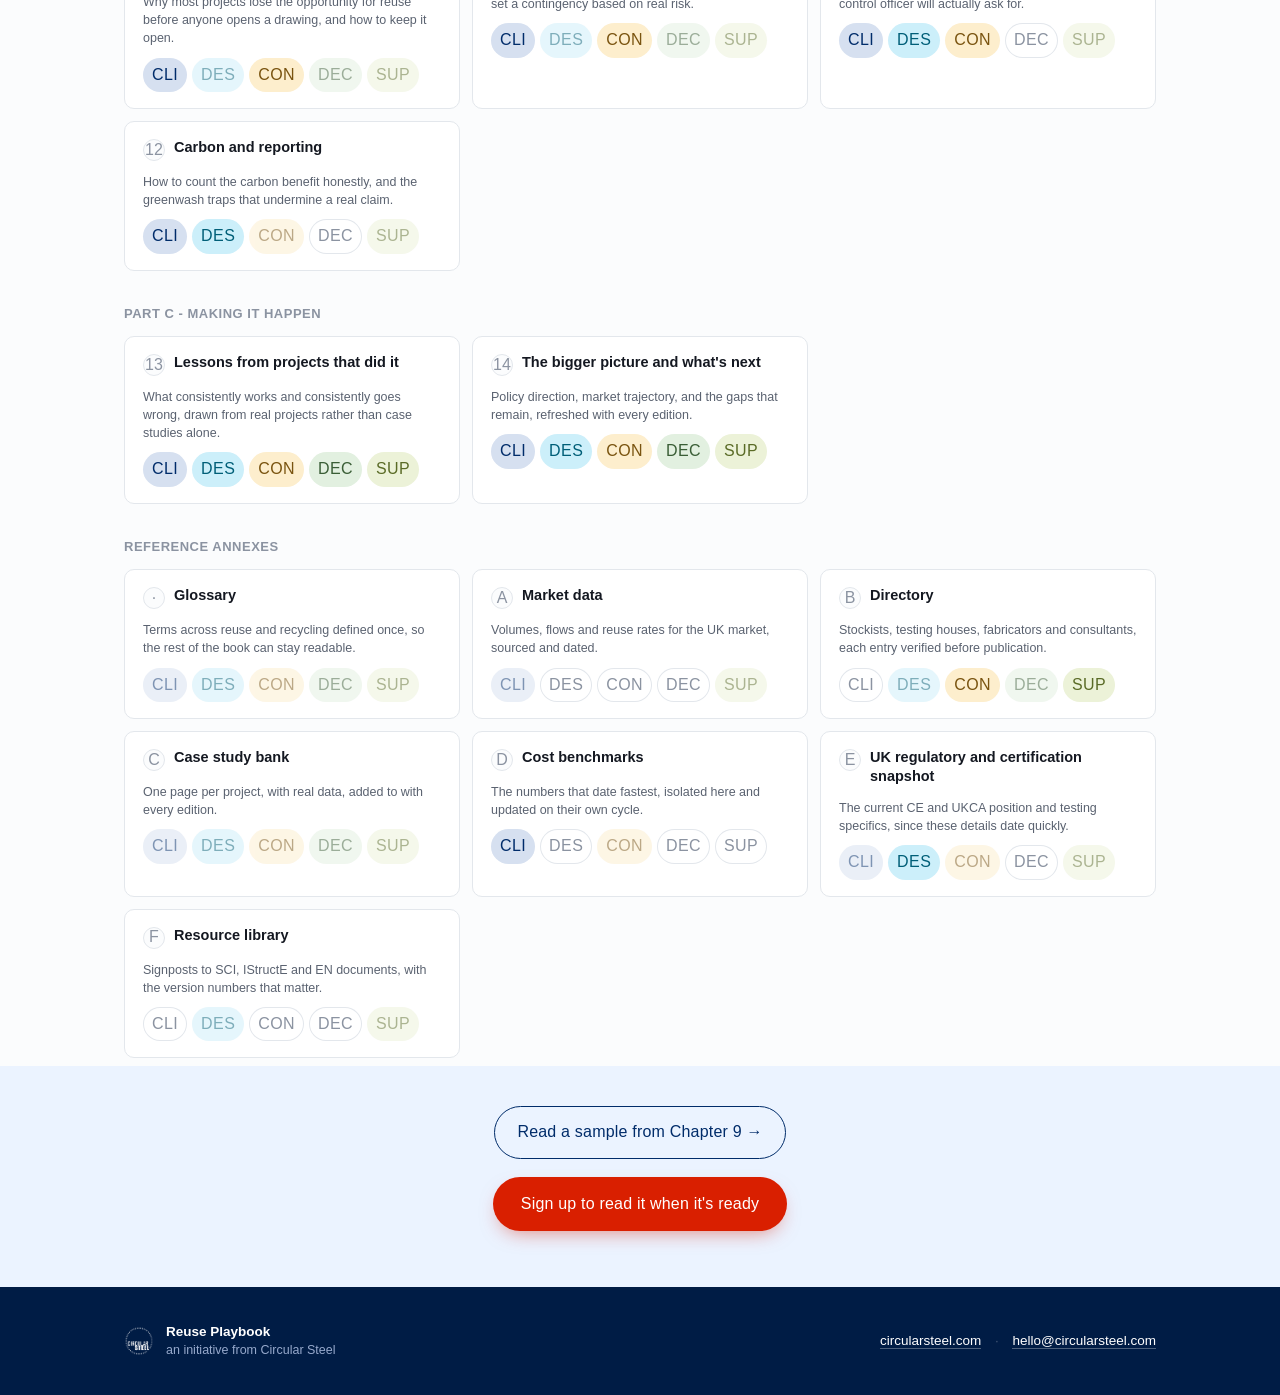
==== commit 8623045d: "Tighten hero-to-filters gap, add chapter descriptions to the map - The hero band's own bottom paddin" ====
--- a/inside.html
+++ b/inside.html
@@ -27,7 +27,7 @@
   </div>
 </div>
 
-<div class="wrap" style="padding-top:40px">
+<div class="wrap">
 
   <h2 class="sechead">Browse by part</h2>
 
@@ -69,37 +69,58 @@
 
 const PARTS = [
   {key:"A", part:"Part A - orientation, everyone reads this", chapters:[
-    {n:1, title:"Why reuse steel", pp:6, core:ALL, skim:[]},
-    {n:2, title:"Your route, by role", pp:7, core:ALL, skim:[]},
-    {n:3, title:"How reuse works, end to end", pp:8, core:ALL, skim:[]},
+    {n:1, title:"Why reuse steel", pp:6, core:ALL, skim:[],
+      desc:"The carbon and resource case, made once for every reader, and why steel is the most reuse-ready material in construction."},
+    {n:2, title:"Your route, by role", pp:7, core:ALL, skim:[],
+      desc:"Five reader tags, one spread each: your route through the book, your first moves, and your red flags."},
+    {n:3, title:"How reuse works, end to end", pp:8, core:ALL, skim:[],
+      desc:"The master diagram of the whole supply chain, so every later chapter locates your part in it."},
   ]},
   {key:"B", part:"Part B - the process, supply side", chapters:[
-    {n:4, title:"Finding and assessing donor steel", pp:6, core:["DEC"], skim:["CLI","DES","CON"]},
-    {n:5, title:"Deconstruction and recovery", pp:6, core:["DEC"], skim:["CON","SUP"]},
-    {n:6, title:"Testing, certification and traceability", pp:6, core:["DES","SUP"], skim:["CON","DEC"]},
+    {n:4, title:"Finding and assessing donor steel", pp:6, core:["DEC"], skim:["CLI","DES","CON"],
+      desc:"Pre-demolition audits, desktop studies, and what actually makes steel worth recovering before it comes down."},
+    {n:5, title:"Deconstruction and recovery", pp:6, core:["DEC"], skim:["CON","SUP"],
+      desc:"Methods, sequencing and the economics of careful take-down, because damage decides what steel is worth."},
+    {n:6, title:"Testing, certification and traceability", pp:6, core:["DES","SUP"], skim:["CON","DEC"],
+      desc:"What must be proven about a reclaimed section, and in what order, before it can be specified."},
   ]},
   {key:"B", part:"Part B - the process, design and delivery", chapters:[
-    {n:7, title:"Designing with reused steel", pp:7, core:["DES"], skim:["CLI","CON","SUP"]},
-    {n:8, title:"Sourcing and supply", pp:5, core:["CON","SUP"], skim:["DES","DEC"]},
+    {n:7, title:"Designing with reused steel", pp:7, core:["DES"], skim:["CLI","CON","SUP"],
+      desc:"Designing from available stock, and designing for future deconstruction, with tolerances and clauses for both."},
+    {n:8, title:"Sourcing and supply", pp:5, core:["CON","SUP"], skim:["DES","DEC"],
+      desc:"Stockists, lead times, and the honest economics of matching real supply to real demand."},
   ]},
   {key:"B", part:"Part B - cutting across every stage", chapters:[
-    {n:9, title:"Procurement, contracts and programme", pp:6, core:["CLI","CON"], skim:["DES","DEC","SUP"]},
-    {n:10, title:"Cost", pp:6, core:["CLI","CON"], skim:["DES","DEC","SUP"]},
-    {n:11, title:"Risk, insurance and assurance", pp:6, core:["CLI","DES","CON"], skim:["SUP"]},
-    {n:12, title:"Carbon and reporting", pp:6, core:["CLI","DES"], skim:["CON","SUP"]},
+    {n:9, title:"Procurement, contracts and programme", pp:6, core:["CLI","CON"], skim:["DES","DEC","SUP"],
+      desc:"Why most projects lose the opportunity for reuse before anyone opens a drawing, and how to keep it open."},
+    {n:10, title:"Cost", pp:6, core:["CLI","CON"], skim:["DES","DEC","SUP"],
+      desc:"Where reuse costs more, where it saves, and how to set a contingency based on real risk."},
+    {n:11, title:"Risk, insurance and assurance", pp:6, core:["CLI","DES","CON"], skim:["SUP"],
+      desc:"Building the evidence case an insurer or building control officer will actually ask for."},
+    {n:12, title:"Carbon and reporting", pp:6, core:["CLI","DES"], skim:["CON","SUP"],
+      desc:"How to count the carbon benefit honestly, and the greenwash traps that undermine a real claim."},
   ]},
   {key:"C", part:"Part C - making it happen", chapters:[
-    {n:13, title:"Lessons from projects that did it", pp:5, core:ALL, skim:[]},
-    {n:14, title:"The bigger picture and what's next", pp:4, core:ALL, skim:[]},
+    {n:13, title:"Lessons from projects that did it", pp:5, core:ALL, skim:[],
+      desc:"What consistently works and consistently goes wrong, drawn from real projects rather than case studies alone."},
+    {n:14, title:"The bigger picture and what's next", pp:4, core:ALL, skim:[],
+      desc:"Policy direction, market trajectory, and the gaps that remain, refreshed with every edition."},
   ]},
   {key:"ANNEX", part:"Reference annexes", chapters:[
-    {n:"·", title:"Glossary", pp:4, core:[], skim:ALL},
-    {n:"A", title:"Market data", pp:3, core:[], skim:["CLI","SUP"]},
-    {n:"B", title:"Directory", pp:4, core:["CON","SUP"], skim:["DES","DEC"]},
-    {n:"C", title:"Case study bank", pp:5, core:[], skim:ALL},
-    {n:"D", title:"Cost benchmarks", pp:2, core:["CLI"], skim:["CON"]},
-    {n:"E", title:"UK regulatory and certification snapshot", pp:4, core:["DES"], skim:["CLI","CON","SUP"]},
-    {n:"F", title:"Resource library", pp:2, core:[], skim:["DES","SUP"]},
+    {n:"·", title:"Glossary", pp:4, core:[], skim:ALL,
+      desc:"Terms across reuse and recycling defined once, so the rest of the book can stay readable."},
+    {n:"A", title:"Market data", pp:3, core:[], skim:["CLI","SUP"],
+      desc:"Volumes, flows and reuse rates for the UK market, sourced and dated."},
+    {n:"B", title:"Directory", pp:4, core:["CON","SUP"], skim:["DES","DEC"],
+      desc:"Stockists, testing houses, fabricators and consultants, each entry verified before publication."},
+    {n:"C", title:"Case study bank", pp:5, core:[], skim:ALL,
+      desc:"One page per project, with real data, added to with every edition."},
+    {n:"D", title:"Cost benchmarks", pp:2, core:["CLI"], skim:["CON"],
+      desc:"The numbers that date fastest, isolated here and updated on their own cycle."},
+    {n:"E", title:"UK regulatory and certification snapshot", pp:4, core:["DES"], skim:["CLI","CON","SUP"],
+      desc:"The current CE and UKCA position and testing specifics, since these details date quickly."},
+    {n:"F", title:"Resource library", pp:2, core:[], skim:["DES","SUP"],
+      desc:"Signposts to SCI, IStructE and EN documents, with the version numbers that matter."},
   ]},
 ];
 
@@ -113,6 +134,7 @@
 function chapterHTML(chap){
   return `<div class="mchap" data-core="${chap.core.join(" ")}" data-skim="${chap.skim.join(" ")}">
     <div class="mhead"><span class="mn">${chap.n}</span><h4>${chap.title}</h4></div>
+    <p class="mdesc">${chap.desc || ""}</p>
     <div class="mtags">${ALL.map(c=>tagHTML(c,chap)).join("")}</div>
   </div>`;
 }
--- a/style.css
+++ b/style.css
@@ -62,8 +62,12 @@
   border-radius:50%;background:var(--bg);border:1px solid var(--line);font:700 12px/1 inherit;
   color:var(--mute);margin-top:1px}
 .mchap h4{margin:0;font-size:14.5px;font-weight:700;line-height:1.35}
+.mchap .mdesc{font-size:12.5px;line-height:1.45;color:var(--grey);margin:0 0 10px}
 .mchap .mtags{display:flex;flex-wrap:wrap;gap:5px}
 .mchap .mtags .tag{margin-right:0}
+
+/* tighten the gap between a hero band and the section right after it */
+.hero-band + .wrap > .sechead:first-child{margin-top:20px}
 
 /* hero */
 .hero-band{background:var(--navy);background:radial-gradient(circle at 88% -10%,#003a8f 0%,var(--navy) 45%,var(--navy-deep) 100%);
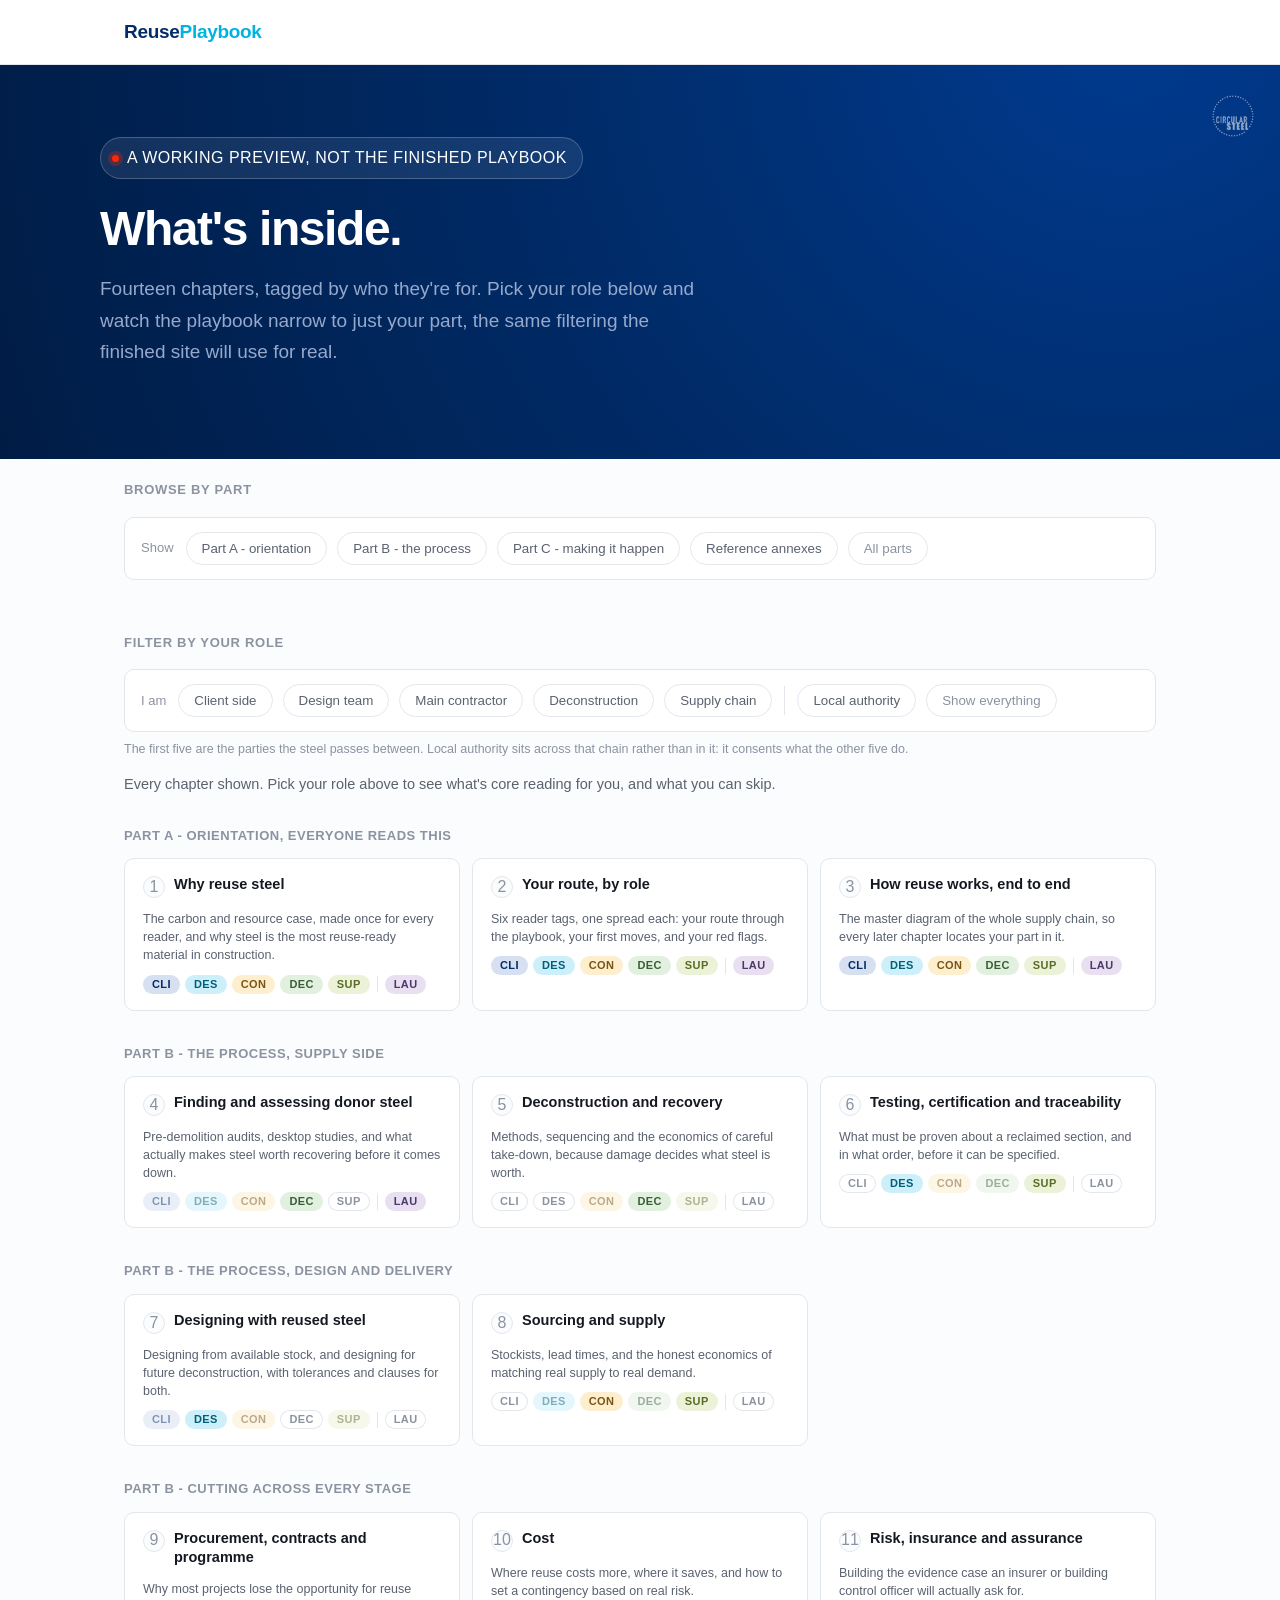
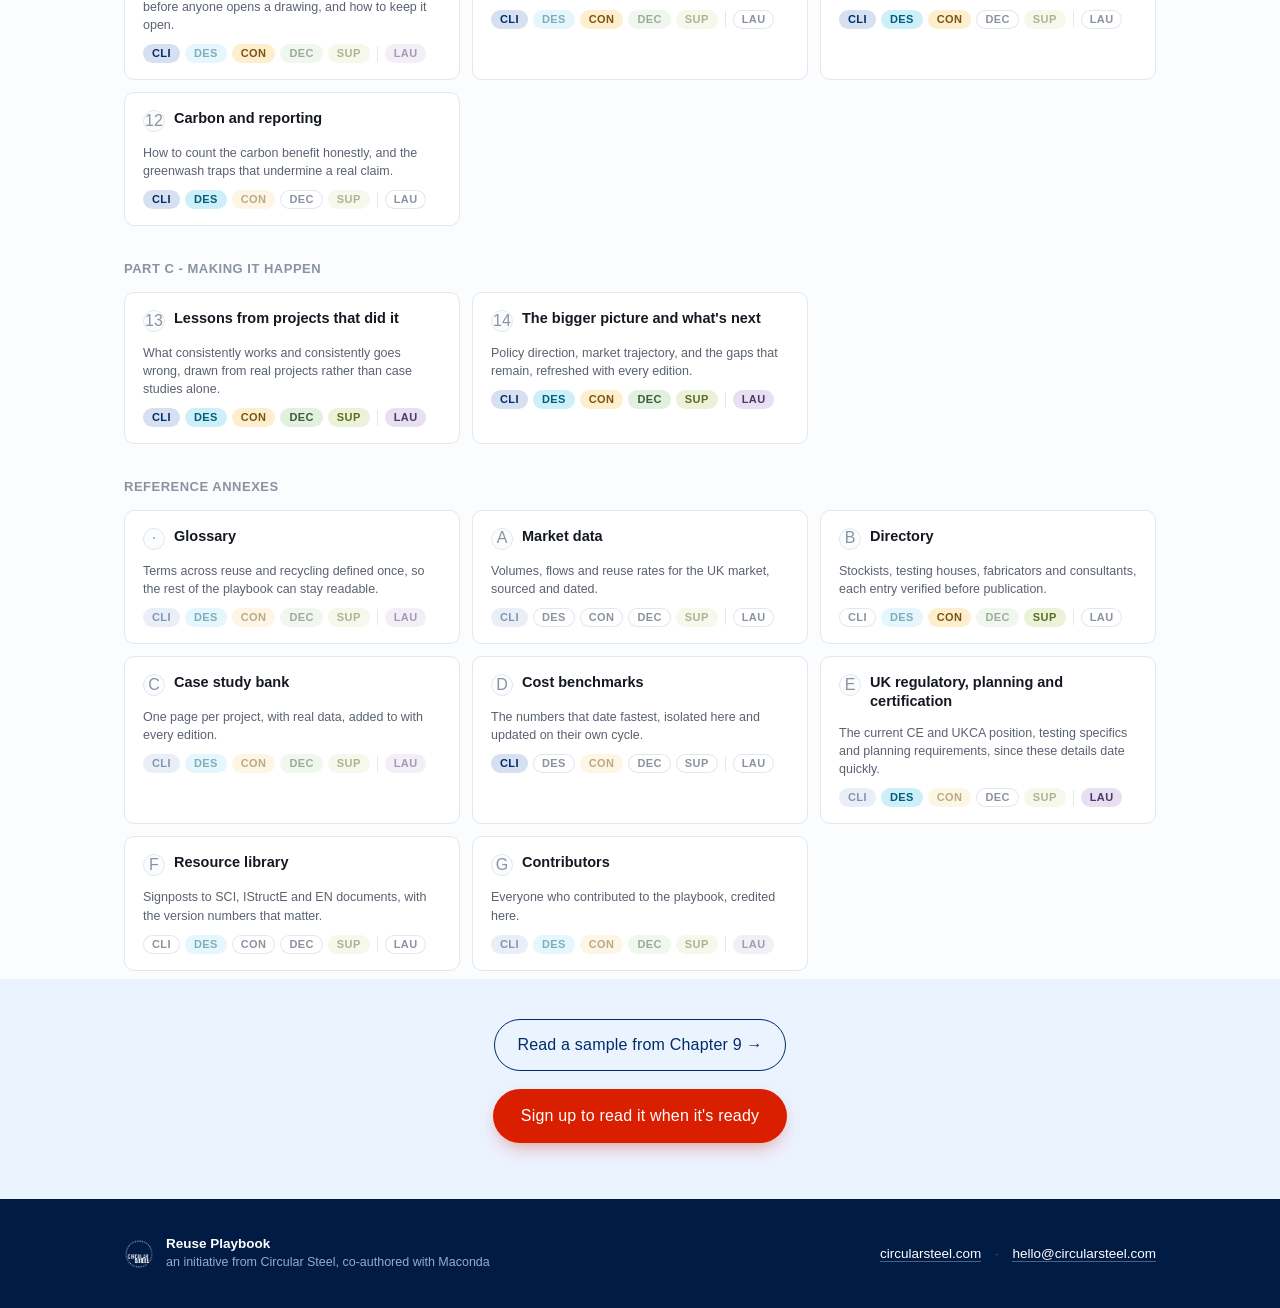
==== commit a81267ef: "Update site to handover v2: sixth reader tag, v6 chapter data, online-first copy - Add LAU (Local au" ====
--- a/inside.html
+++ b/inside.html
@@ -20,9 +20,9 @@
 <div class="hero-band">
   <a href="https://circularsteel.com"><img class="hero-mark" src="assets/circular-steel-logo-white.png" alt="Circular Steel"></a>
   <div class="wrap hero">
-    <span class="status"><span class="dot"></span>A working preview, not the finished book</span>
+    <span class="status"><span class="dot"></span>A working preview, not the finished playbook</span>
     <h1>What's inside.</h1>
-    <p class="lede">Fourteen chapters, tagged by who they're for. Pick your role below and watch the book
+    <p class="lede">Fourteen chapters, tagged by who they're for. Pick your role below and watch the playbook
       narrow to just your part, the same filtering the finished site will use for real.</p>
   </div>
 </div>
@@ -36,6 +36,8 @@
   <h2 class="sechead">Filter by your role</h2>
 
   <div class="rolebar" id="rolebar"></div>
+  <p class="legendnote">The first five are the parties the steel passes between. Local authority sits
+    across that chain rather than in it: it consents what the other five do.</p>
   <p class="mapstatus" id="mapstatus"></p>
 
   <div id="mapgrid"></div>
@@ -52,7 +54,7 @@
 <footer class="site"><div class="wrap frow">
   <div class="fbrand">
     <img src="assets/circular-steel-logo-white.png" alt="Circular Steel">
-    <span class="flabel"><strong>Reuse Playbook</strong>an initiative from Circular Steel</span>
+    <span class="flabel"><strong>Reuse Playbook</strong>an initiative from Circular Steel, co-authored with Maconda</span>
   </div>
   <div class="flinks">
     <a href="https://circularsteel.com">circularsteel.com</a>
@@ -62,7 +64,7 @@
 </div></footer>
 
 <script>
-const ROLES = {CLI:"Client side", DES:"Design team", CON:"Main contractor", DEC:"Deconstruction", SUP:"Supply chain"};
+const ROLES = {CLI:"Client side", DES:"Design team", CON:"Main contractor", DEC:"Deconstruction", SUP:"Supply chain", LAU:"Local authority"};
 const ALL = Object.keys(ROLES);
 
 const SECTIONS = {A:"Part A - orientation", B:"Part B - the process", C:"Part C - making it happen", ANNEX:"Reference annexes"};
@@ -72,12 +74,12 @@
     {n:1, title:"Why reuse steel", pp:6, core:ALL, skim:[],
       desc:"The carbon and resource case, made once for every reader, and why steel is the most reuse-ready material in construction."},
     {n:2, title:"Your route, by role", pp:7, core:ALL, skim:[],
-      desc:"Five reader tags, one spread each: your route through the book, your first moves, and your red flags."},
+      desc:"Six reader tags, one spread each: your route through the playbook, your first moves, and your red flags."},
     {n:3, title:"How reuse works, end to end", pp:8, core:ALL, skim:[],
       desc:"The master diagram of the whole supply chain, so every later chapter locates your part in it."},
   ]},
   {key:"B", part:"Part B - the process, supply side", chapters:[
-    {n:4, title:"Finding and assessing donor steel", pp:6, core:["DEC"], skim:["CLI","DES","CON"],
+    {n:4, title:"Finding and assessing donor steel", pp:6, core:["DEC","LAU"], skim:["CLI","DES","CON"],
       desc:"Pre-demolition audits, desktop studies, and what actually makes steel worth recovering before it comes down."},
     {n:5, title:"Deconstruction and recovery", pp:6, core:["DEC"], skim:["CON","SUP"],
       desc:"Methods, sequencing and the economics of careful take-down, because damage decides what steel is worth."},
@@ -91,7 +93,7 @@
       desc:"Stockists, lead times, and the honest economics of matching real supply to real demand."},
   ]},
   {key:"B", part:"Part B - cutting across every stage", chapters:[
-    {n:9, title:"Procurement, contracts and programme", pp:6, core:["CLI","CON"], skim:["DES","DEC","SUP"],
+    {n:9, title:"Procurement, contracts and programme", pp:6, core:["CLI","CON"], skim:["DES","DEC","SUP","LAU"],
       desc:"Why most projects lose the opportunity for reuse before anyone opens a drawing, and how to keep it open."},
     {n:10, title:"Cost", pp:6, core:["CLI","CON"], skim:["DES","DEC","SUP"],
       desc:"Where reuse costs more, where it saves, and how to set a contingency based on real risk."},
@@ -108,7 +110,7 @@
   ]},
   {key:"ANNEX", part:"Reference annexes", chapters:[
     {n:"·", title:"Glossary", pp:4, core:[], skim:ALL,
-      desc:"Terms across reuse and recycling defined once, so the rest of the book can stay readable."},
+      desc:"Terms across reuse and recycling defined once, so the rest of the playbook can stay readable."},
     {n:"A", title:"Market data", pp:3, core:[], skim:["CLI","SUP"],
       desc:"Volumes, flows and reuse rates for the UK market, sourced and dated."},
     {n:"B", title:"Directory", pp:4, core:["CON","SUP"], skim:["DES","DEC"],
@@ -117,10 +119,12 @@
       desc:"One page per project, with real data, added to with every edition."},
     {n:"D", title:"Cost benchmarks", pp:2, core:["CLI"], skim:["CON"],
       desc:"The numbers that date fastest, isolated here and updated on their own cycle."},
-    {n:"E", title:"UK regulatory and certification snapshot", pp:4, core:["DES"], skim:["CLI","CON","SUP"],
-      desc:"The current CE and UKCA position and testing specifics, since these details date quickly."},
+    {n:"E", title:"UK regulatory, planning and certification", pp:5, core:["DES","LAU"], skim:["CLI","CON","SUP"],
+      desc:"The current CE and UKCA position, testing specifics and planning requirements, since these details date quickly."},
     {n:"F", title:"Resource library", pp:2, core:[], skim:["DES","SUP"],
       desc:"Signposts to SCI, IStructE and EN documents, with the version numbers that matter."},
+    {n:"G", title:"Contributors", pp:1, core:[], skim:ALL,
+      desc:"Everyone who contributed to the playbook, credited here."},
   ]},
 ];
 
@@ -135,7 +139,7 @@
   return `<div class="mchap" data-core="${chap.core.join(" ")}" data-skim="${chap.skim.join(" ")}">
     <div class="mhead"><span class="mn">${chap.n}</span><h4>${chap.title}</h4></div>
     <p class="mdesc">${chap.desc || ""}</p>
-    <div class="mtags">${ALL.map(c=>tagHTML(c,chap)).join("")}</div>
+    <div class="mtags">${ALL.map(c=>(c==="LAU" ? '<span class="tagsep"></span>' : "")+tagHTML(c,chap)).join("")}</div>
   </div>`;
 }
 
@@ -184,7 +188,7 @@
 function buildRoleBar(){
   const host = document.getElementById("rolebar");
   host.innerHTML = '<span class="lbl">I am</span>' +
-    Object.entries(ROLES).map(([k,v]) => `<button class="rchip" data-r="${k}">${v}</button>`).join("") +
+    Object.entries(ROLES).map(([k,v]) => (k==="LAU" ? '<span class="csep"></span>' : "") + `<button class="rchip" data-r="${k}">${v}</button>`).join("") +
     '<button class="rchip clear" data-r="">Show everything</button>';
   host.querySelectorAll(".rchip").forEach(b => b.onclick = () => {
     host.querySelectorAll(".rchip").forEach(x => x.classList.toggle("on", x === b && b.dataset.r));
--- a/style.css
+++ b/style.css
@@ -8,6 +8,7 @@
   --con-b:#FDEECD; --con-t:#7A5410;
   --dec-b:#E2F0E0; --dec-t:#3A5E36;
   --sup-b:#ECF2D8; --sup-t:#5A6B26;
+  --lau-b:#E8E0F0; --lau-t:#4A3A6B;
   --r:10px;
 }
 *{box-sizing:border-box}
@@ -25,13 +26,15 @@
 .brand span{color:var(--cyan)}
 
 /* tags */
-.tag{display:inline-block;font:600 11px/1 inherit;letter-spacing:.4px;padding:4px 9px;border-radius:999px;
+.tag{display:inline-block;font-weight:600;font-size:11px;line-height:1;letter-spacing:.4px;padding:4px 9px;border-radius:999px;
   vertical-align:2px;margin-right:4px}
 .tag[data-t=CLI]{background:var(--cli-b);color:var(--cli-t)}
 .tag[data-t=DES]{background:var(--des-b);color:var(--des-t)}
 .tag[data-t=CON]{background:var(--con-b);color:var(--con-t)}
 .tag[data-t=DEC]{background:var(--dec-b);color:var(--dec-t)}
 .tag[data-t=SUP]{background:var(--sup-b);color:var(--sup-t)}
+.tag[data-t=LAU]{background:var(--lau-b);color:var(--lau-t)}
+.tagsep{display:inline-block;width:1px;height:16px;background:var(--line);margin:0 5px 0 3px;vertical-align:middle}
 .tag.skim{opacity:.5}
 .tag.ghost{background:transparent!important;color:var(--mute)!important;box-shadow:inset 0 0 0 1px var(--line)}
 
@@ -45,8 +48,11 @@
 .rchip.on{color:#fff;border-color:transparent}
 .rchip.on[data-r=CLI]{background:var(--cli-t)} .rchip.on[data-r=DES]{background:var(--des-t)}
 .rchip.on[data-r=CON]{background:var(--con-t)} .rchip.on[data-r=DEC]{background:var(--dec-t)}
-.rchip.on[data-r=SUP]{background:var(--sup-t)}
+.rchip.on[data-r=SUP]{background:var(--sup-t)} .rchip.on[data-r=LAU]{background:var(--lau-t)}
 .rchip.clear{color:var(--mute)}
+.csep{width:1px;align-self:stretch;background:var(--line);margin:2px 2px}
+.legendnote{font-size:12.5px;line-height:1.5;color:var(--mute);margin:8px 0 0}
+.acrossnote{font-size:12.5px;color:var(--mute);margin:4px 0 0;padding-top:12px;border-top:1px solid var(--line)}
 .schip.on{background:var(--navy)}
 .mapstatus{font-size:14.5px;color:var(--grey);margin:0 0 28px;min-height:1.4em}
 .mapstatus strong{color:var(--ink)}
@@ -54,7 +60,7 @@
 .mapsection:first-of-type{margin-top:0}
 .mappart{font-size:13px;letter-spacing:.5px;text-transform:uppercase;color:var(--mute);font-weight:700;
   margin:0 0 12px}
-.mapgrid{display:grid;grid-template-columns:repeat(auto-fill,minmax(260px,1fr));gap:12px}
+.mapgrid{display:grid;grid-template-columns:repeat(auto-fill,minmax(300px,1fr));gap:12px}
 .mchap{background:#fff;border:1px solid var(--line);border-radius:var(--r);padding:16px 18px;transition:opacity .18s}
 .mchap.dim{opacity:.22}
 .mhead{display:flex;align-items:flex-start;gap:9px;margin:0 0 12px}
@@ -195,3 +201,5 @@
   margin:36px 0 0;max-width:680px;text-align:left}
 .excerptend h3{margin:0 0 8px;font-size:18px}
 .excerptend p{margin:0 0 18px;color:var(--grey)}
+.mtags .tagsep{align-self:center;margin:0 2px}
+.legendnote + .mapstatus{margin-top:14px}
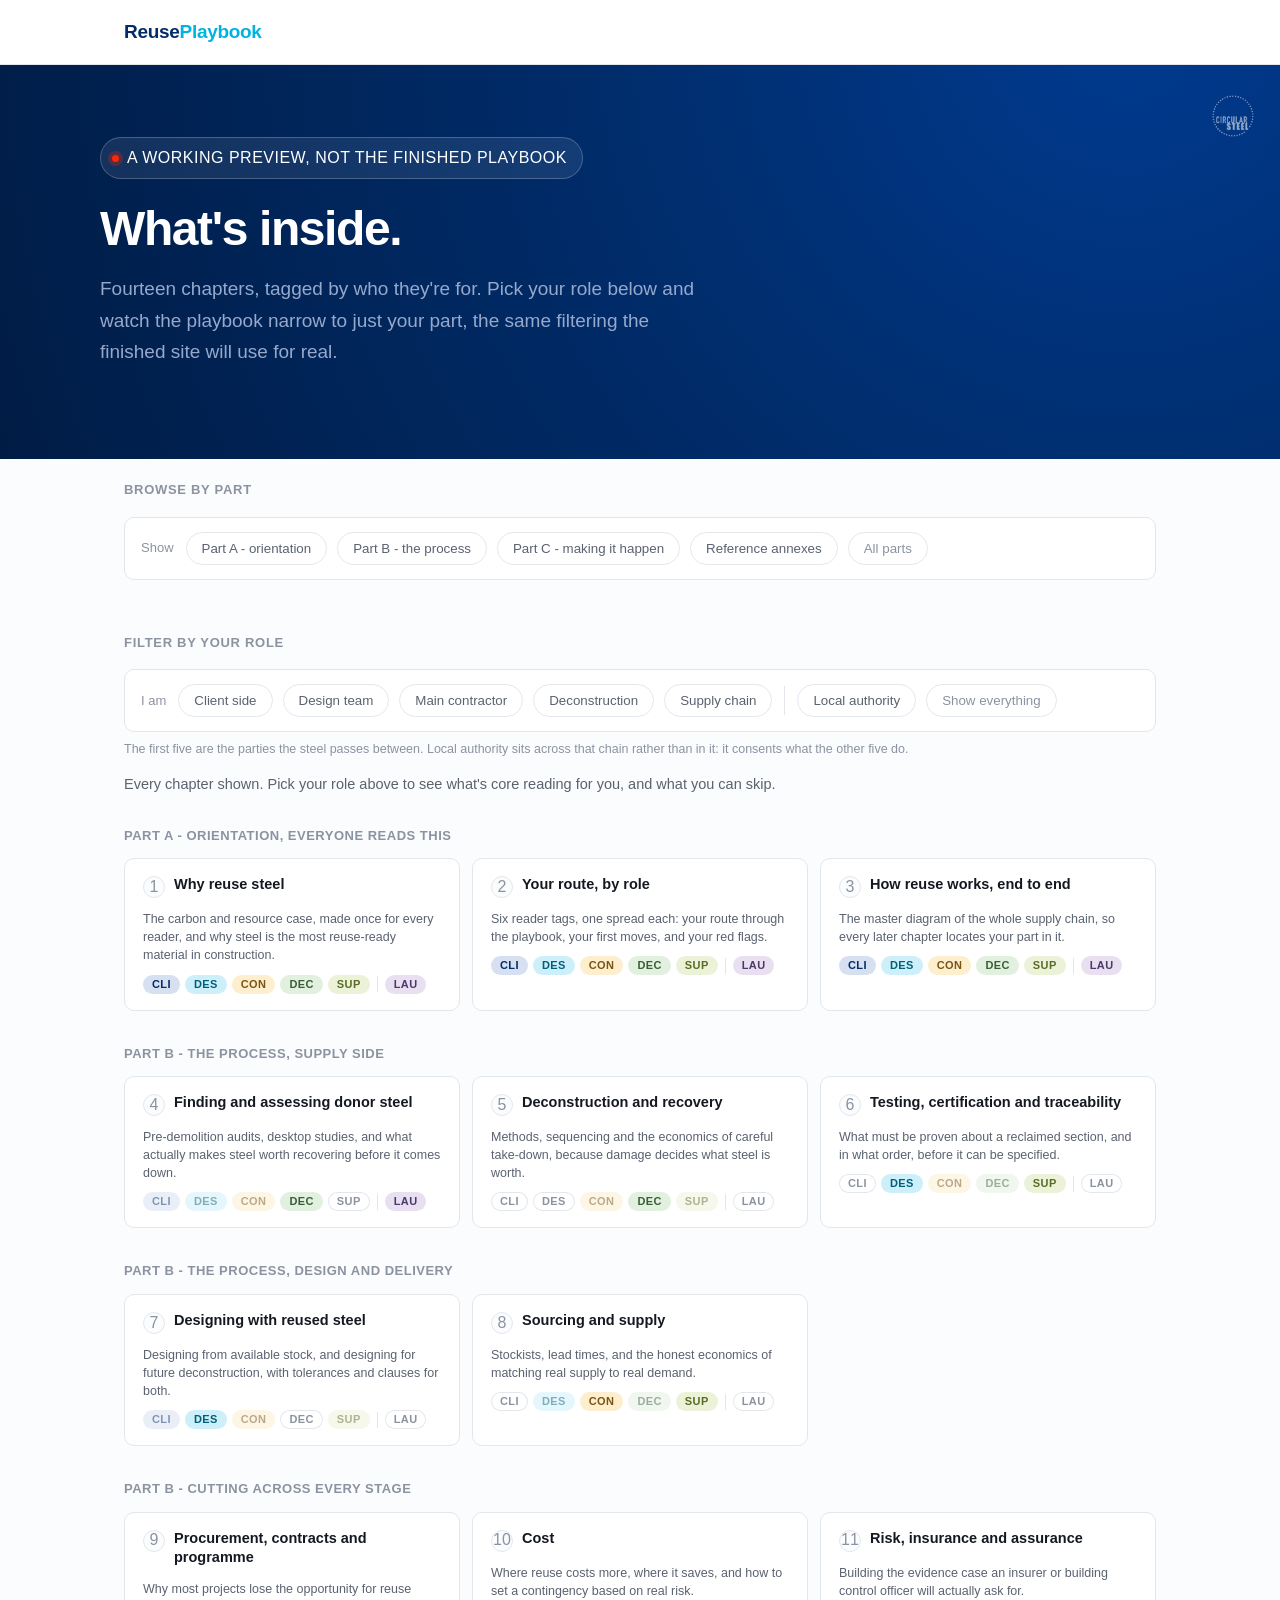
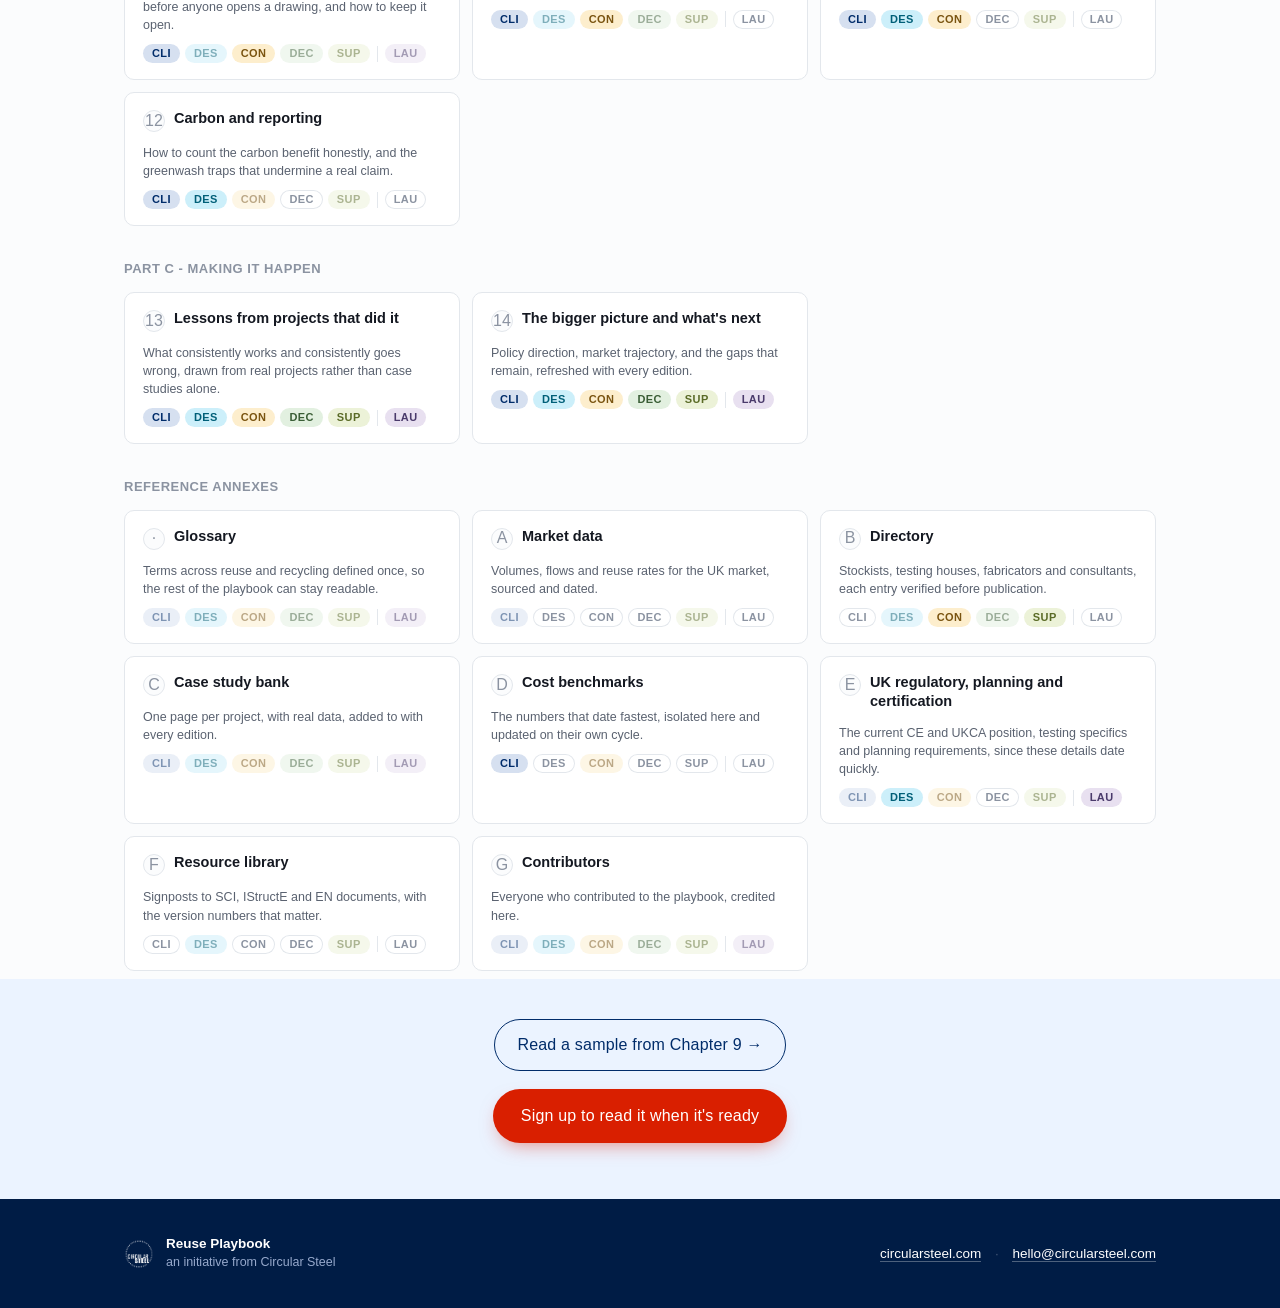
==== commit a8cccdc5: "Remove the Maconda co-author credit from the footer for now Footer goes back to "an initiative from " ====
--- a/inside.html
+++ b/inside.html
@@ -54,7 +54,7 @@
 <footer class="site"><div class="wrap frow">
   <div class="fbrand">
     <img src="assets/circular-steel-logo-white.png" alt="Circular Steel">
-    <span class="flabel"><strong>Reuse Playbook</strong>an initiative from Circular Steel, co-authored with Maconda</span>
+    <span class="flabel"><strong>Reuse Playbook</strong>an initiative from Circular Steel</span>
   </div>
   <div class="flinks">
     <a href="https://circularsteel.com">circularsteel.com</a>
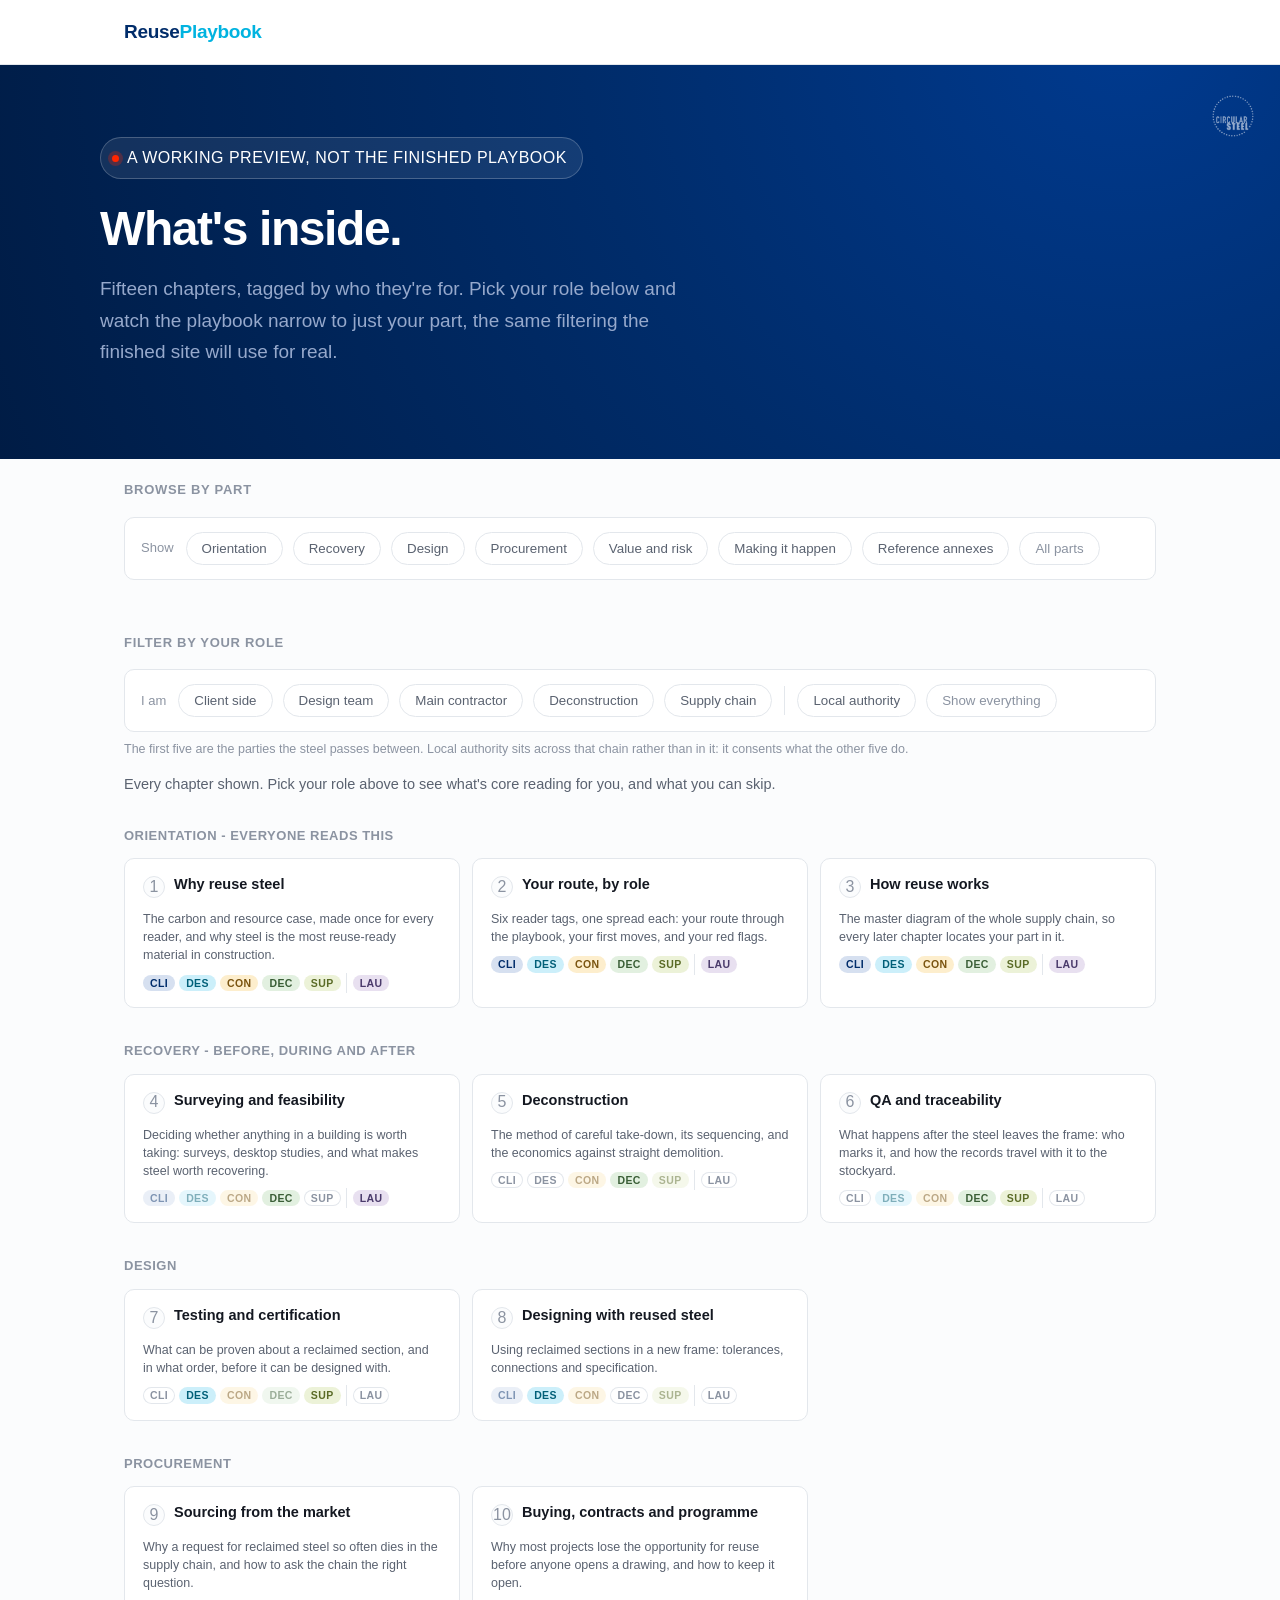
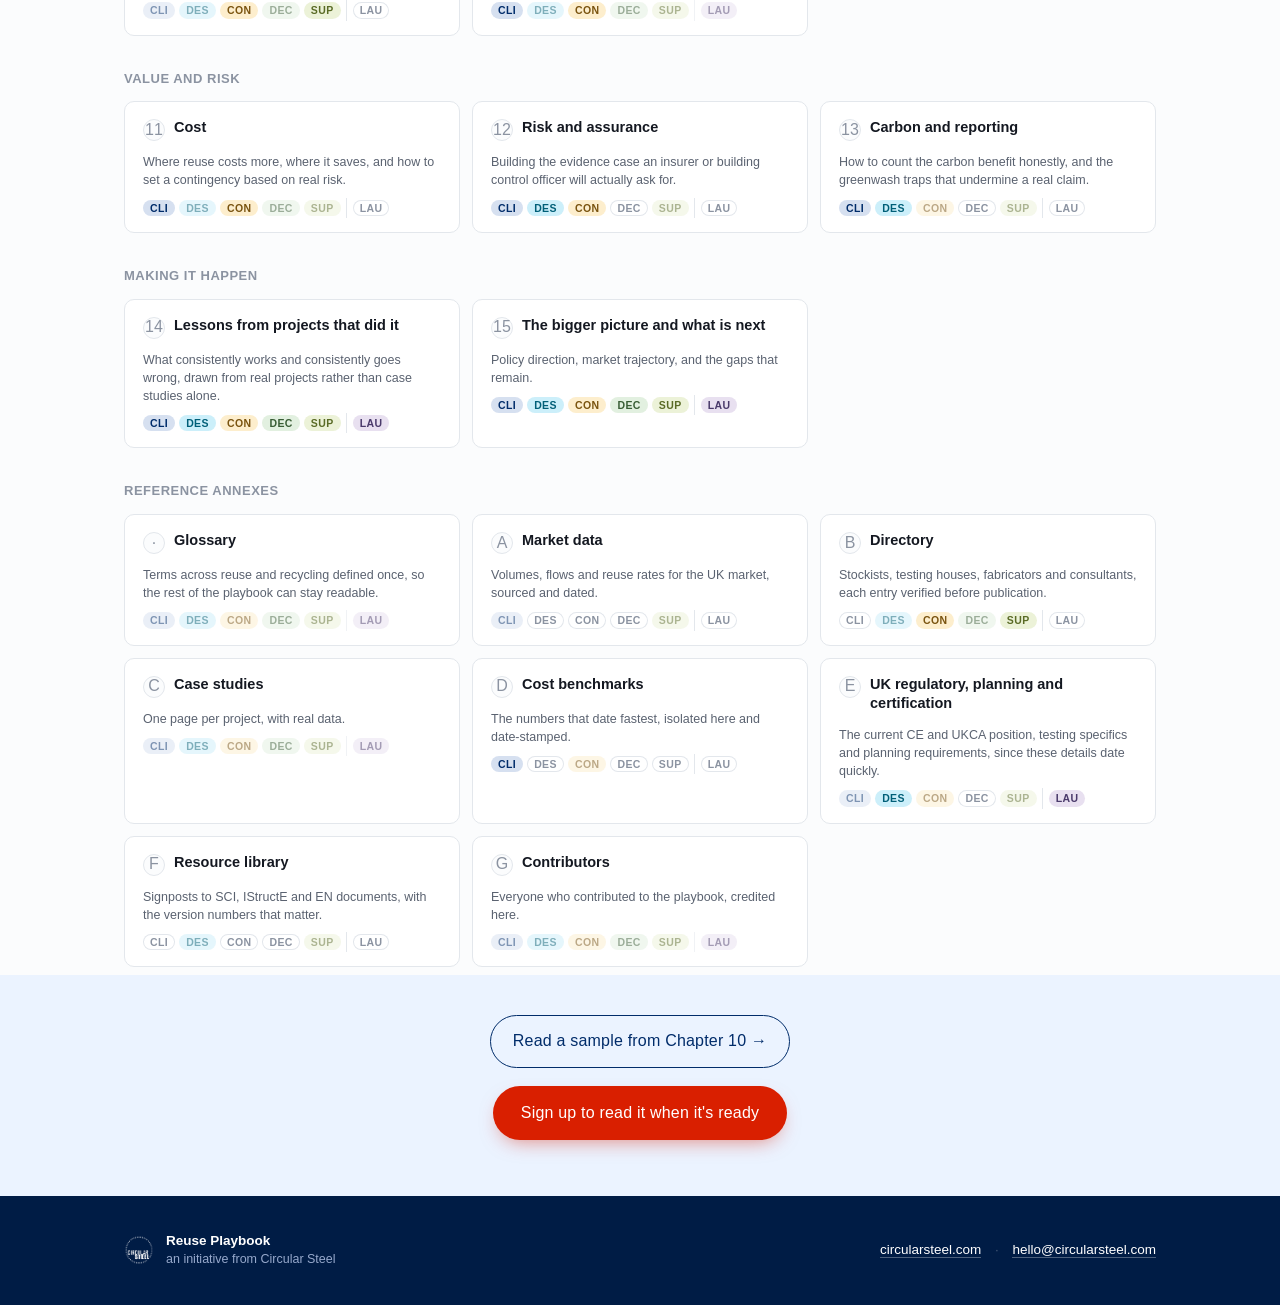
==== commit 50be19e2: "Update to the fixed fifteen-chapter structure (handover v4) - Map data now follows content map v10: " ====
--- a/inside.html
+++ b/inside.html
@@ -4,7 +4,7 @@
 <meta charset="utf-8">
 <meta name="viewport" content="width=device-width,initial-scale=1">
 <title>What's inside - Reuse Playbook</title>
-<meta name="description" content="Filter the Steel Reuse Playbook's fourteen chapters by your role in a project, and read a sample from Chapter 9.">
+<meta name="description" content="Filter the Steel Reuse Playbook's fifteen chapters by your role in a project, and read a sample from Chapter 10.">
 <link rel="icon" type="image/svg+xml" href="assets/favicon.svg">
 <link rel="stylesheet" href="style.css">
 <!-- Cloudflare Web Analytics --><script type='module' src='https://static.cloudflareinsights.com/beacon.min.js' data-cf-beacon='{"token": "d8464c5b47974d3cb71971d83b61c9c7"}'></script><!-- End Cloudflare Web Analytics -->
@@ -22,7 +22,7 @@
   <div class="wrap hero">
     <span class="status"><span class="dot"></span>A working preview, not the finished playbook</span>
     <h1>What's inside.</h1>
-    <p class="lede">Fourteen chapters, tagged by who they're for. Pick your role below and watch the playbook
+    <p class="lede">Fifteen chapters, tagged by who they're for. Pick your role below and watch the playbook
       narrow to just your part, the same filtering the finished site will use for real.</p>
   </div>
 </div>
@@ -46,7 +46,7 @@
 
 <div class="formband" style="padding-top:40px">
 <div class="wrap" style="text-align:center">
-  <p style="margin:0 0 18px"><a class="btn-outline-navy" href="sample-chapter.html">Read a sample from Chapter 9 &rarr;</a></p>
+  <p style="margin:0 0 18px"><a class="btn-outline-navy" href="sample-chapter.html">Read a sample from Chapter 10 &rarr;</a></p>
   <a class="btn" href="index.html#signup-form">Sign up to read it when it's ready</a>
 </div>
 </div>
@@ -67,68 +67,72 @@
 const ROLES = {CLI:"Client side", DES:"Design team", CON:"Main contractor", DEC:"Deconstruction", SUP:"Supply chain", LAU:"Local authority"};
 const ALL = Object.keys(ROLES);
 
-const SECTIONS = {A:"Part A - orientation", B:"Part B - the process", C:"Part C - making it happen", ANNEX:"Reference annexes"};
+const SECTIONS = {ORIENT:"Orientation", RECOVERY:"Recovery", DESIGN:"Design", PROCURE:"Procurement", VALUE:"Value and risk", MAKE:"Making it happen", ANNEX:"Reference annexes"};
 
 const PARTS = [
-  {key:"A", part:"Part A - orientation, everyone reads this", chapters:[
-    {n:1, title:"Why reuse steel", pp:6, core:ALL, skim:[],
+  {key:"ORIENT", part:"Orientation - everyone reads this", chapters:[
+    {n:1, title:"Why reuse steel", core:ALL, skim:[],
       desc:"The carbon and resource case, made once for every reader, and why steel is the most reuse-ready material in construction."},
-    {n:2, title:"Your route, by role", pp:7, core:ALL, skim:[],
+    {n:2, title:"Your route, by role", core:ALL, skim:[],
       desc:"Six reader tags, one spread each: your route through the playbook, your first moves, and your red flags."},
-    {n:3, title:"How reuse works, end to end", pp:8, core:ALL, skim:[],
+    {n:3, title:"How reuse works", core:ALL, skim:[],
       desc:"The master diagram of the whole supply chain, so every later chapter locates your part in it."},
   ]},
-  {key:"B", part:"Part B - the process, supply side", chapters:[
-    {n:4, title:"Finding and assessing donor steel", pp:6, core:["DEC","LAU"], skim:["CLI","DES","CON"],
-      desc:"Pre-demolition audits, desktop studies, and what actually makes steel worth recovering before it comes down."},
-    {n:5, title:"Deconstruction and recovery", pp:6, core:["DEC"], skim:["CON","SUP"],
-      desc:"Methods, sequencing and the economics of careful take-down, because damage decides what steel is worth."},
-    {n:6, title:"Testing, certification and traceability", pp:6, core:["DES","SUP"], skim:["CON","DEC"],
-      desc:"What must be proven about a reclaimed section, and in what order, before it can be specified."},
-  ]},
-  {key:"B", part:"Part B - the process, design and delivery", chapters:[
-    {n:7, title:"Designing with reused steel", pp:7, core:["DES"], skim:["CLI","CON","SUP"],
-      desc:"Designing from available stock, and designing for future deconstruction, with tolerances and clauses for both."},
-    {n:8, title:"Sourcing and supply", pp:5, core:["CON","SUP"], skim:["DES","DEC"],
-      desc:"Stockists, lead times, and the honest economics of matching real supply to real demand."},
-  ]},
-  {key:"B", part:"Part B - cutting across every stage", chapters:[
-    {n:9, title:"Procurement, contracts and programme", pp:6, core:["CLI","CON"], skim:["DES","DEC","SUP","LAU"],
+  {key:"RECOVERY", part:"Recovery - before, during and after", chapters:[
+    {n:4, title:"Surveying and feasibility", core:["DEC","LAU"], skim:["CLI","DES","CON"],
+      desc:"Deciding whether anything in a building is worth taking: surveys, desktop studies, and what makes steel worth recovering."},
+    {n:5, title:"Deconstruction", core:["DEC"], skim:["CON","SUP"],
+      desc:"The method of careful take-down, its sequencing, and the economics against straight demolition."},
+    {n:6, title:"QA and traceability", core:["DEC","SUP"], skim:["DES","CON"],
+      desc:"What happens after the steel leaves the frame: who marks it, and how the records travel with it to the stockyard."},
+  ]},
+  {key:"DESIGN", part:"Design", chapters:[
+    {n:7, title:"Testing and certification", core:["DES","SUP"], skim:["CON","DEC"],
+      desc:"What can be proven about a reclaimed section, and in what order, before it can be designed with."},
+    {n:8, title:"Designing with reused steel", core:["DES"], skim:["CLI","CON","SUP"],
+      desc:"Using reclaimed sections in a new frame: tolerances, connections and specification."},
+  ]},
+  {key:"PROCURE", part:"Procurement", chapters:[
+    {n:9, title:"Sourcing from the market", core:["CON","SUP"], skim:["DES","DEC","CLI"],
+      desc:"Why a request for reclaimed steel so often dies in the supply chain, and how to ask the chain the right question."},
+    {n:10, title:"Buying, contracts and programme", core:["CLI","CON"], skim:["DES","DEC","SUP","LAU"],
       desc:"Why most projects lose the opportunity for reuse before anyone opens a drawing, and how to keep it open."},
-    {n:10, title:"Cost", pp:6, core:["CLI","CON"], skim:["DES","DEC","SUP"],
+  ]},
+  {key:"VALUE", part:"Value and risk", chapters:[
+    {n:11, title:"Cost", core:["CLI","CON"], skim:["DES","DEC","SUP"],
       desc:"Where reuse costs more, where it saves, and how to set a contingency based on real risk."},
-    {n:11, title:"Risk, insurance and assurance", pp:6, core:["CLI","DES","CON"], skim:["SUP"],
+    {n:12, title:"Risk and assurance", core:["CLI","DES","CON"], skim:["SUP"],
       desc:"Building the evidence case an insurer or building control officer will actually ask for."},
-    {n:12, title:"Carbon and reporting", pp:6, core:["CLI","DES"], skim:["CON","SUP"],
+    {n:13, title:"Carbon and reporting", core:["CLI","DES"], skim:["CON","SUP"],
       desc:"How to count the carbon benefit honestly, and the greenwash traps that undermine a real claim."},
   ]},
-  {key:"C", part:"Part C - making it happen", chapters:[
-    {n:13, title:"Lessons from projects that did it", pp:5, core:ALL, skim:[],
+  {key:"MAKE", part:"Making it happen", chapters:[
+    {n:14, title:"Lessons from projects that did it", core:ALL, skim:[],
       desc:"What consistently works and consistently goes wrong, drawn from real projects rather than case studies alone."},
-    {n:14, title:"The bigger picture and what's next", pp:4, core:ALL, skim:[],
-      desc:"Policy direction, market trajectory, and the gaps that remain, refreshed with every edition."},
+    {n:15, title:"The bigger picture and what is next", core:ALL, skim:[],
+      desc:"Policy direction, market trajectory, and the gaps that remain."},
   ]},
   {key:"ANNEX", part:"Reference annexes", chapters:[
-    {n:"·", title:"Glossary", pp:4, core:[], skim:ALL,
+    {n:"·", title:"Glossary", core:[], skim:ALL,
       desc:"Terms across reuse and recycling defined once, so the rest of the playbook can stay readable."},
-    {n:"A", title:"Market data", pp:3, core:[], skim:["CLI","SUP"],
+    {n:"A", title:"Market data", core:[], skim:["CLI","SUP"],
       desc:"Volumes, flows and reuse rates for the UK market, sourced and dated."},
-    {n:"B", title:"Directory", pp:4, core:["CON","SUP"], skim:["DES","DEC"],
+    {n:"B", title:"Directory", core:["CON","SUP"], skim:["DES","DEC"],
       desc:"Stockists, testing houses, fabricators and consultants, each entry verified before publication."},
-    {n:"C", title:"Case study bank", pp:5, core:[], skim:ALL,
-      desc:"One page per project, with real data, added to with every edition."},
-    {n:"D", title:"Cost benchmarks", pp:2, core:["CLI"], skim:["CON"],
-      desc:"The numbers that date fastest, isolated here and updated on their own cycle."},
-    {n:"E", title:"UK regulatory, planning and certification", pp:5, core:["DES","LAU"], skim:["CLI","CON","SUP"],
+    {n:"C", title:"Case studies", core:[], skim:ALL,
+      desc:"One page per project, with real data."},
+    {n:"D", title:"Cost benchmarks", core:["CLI"], skim:["CON"],
+      desc:"The numbers that date fastest, isolated here and date-stamped."},
+    {n:"E", title:"UK regulatory, planning and certification", core:["DES","LAU"], skim:["CLI","CON","SUP"],
       desc:"The current CE and UKCA position, testing specifics and planning requirements, since these details date quickly."},
-    {n:"F", title:"Resource library", pp:2, core:[], skim:["DES","SUP"],
+    {n:"F", title:"Resource library", core:[], skim:["DES","SUP"],
       desc:"Signposts to SCI, IStructE and EN documents, with the version numbers that matter."},
-    {n:"G", title:"Contributors", pp:1, core:[], skim:ALL,
+    {n:"G", title:"Contributors", core:[], skim:ALL,
       desc:"Everyone who contributed to the playbook, credited here."},
   ]},
 ];
 
-const CHAPTER_COUNT = PARTS.slice(0,5).reduce((n,p)=>n+p.chapters.length,0);
+const CHAPTER_COUNT = PARTS.filter(p => p.key !== "ANNEX").reduce((n,p)=>n+p.chapters.length,0);
 
 function tagHTML(code, chap){
   const cls = chap.core.includes(code) ? "tag" : chap.skim.includes(code) ? "tag skim" : "tag ghost";
@@ -139,7 +143,7 @@
   return `<div class="mchap" data-core="${chap.core.join(" ")}" data-skim="${chap.skim.join(" ")}">
     <div class="mhead"><span class="mn">${chap.n}</span><h4>${chap.title}</h4></div>
     <p class="mdesc">${chap.desc || ""}</p>
-    <div class="mtags">${ALL.map(c=>(c==="LAU" ? '<span class="tagsep"></span>' : "")+tagHTML(c,chap)).join("")}</div>
+    <div class="mtags">${ALL.map(c=>tagHTML(c,chap)).join("")}</div>
   </div>`;
 }
 
--- a/style.css
+++ b/style.css
@@ -201,5 +201,8 @@
   margin:36px 0 0;max-width:680px;text-align:left}
 .excerptend h3{margin:0 0 8px;font-size:18px}
 .excerptend p{margin:0 0 18px;color:var(--grey)}
-.mtags .tagsep{align-self:center;margin:0 2px}
+.mchap .mtags{gap:4px}
+.mchap .mtags .tag{padding:3px 7px;font-size:10.5px}
+.mchap .mtags .tag[data-t=LAU]{position:relative;margin-left:8px}
+.mchap .mtags .tag[data-t=LAU]::before{content:"";position:absolute;left:-7px;top:-2px;bottom:-2px;width:1px;background:var(--line)}
 .legendnote + .mapstatus{margin-top:14px}
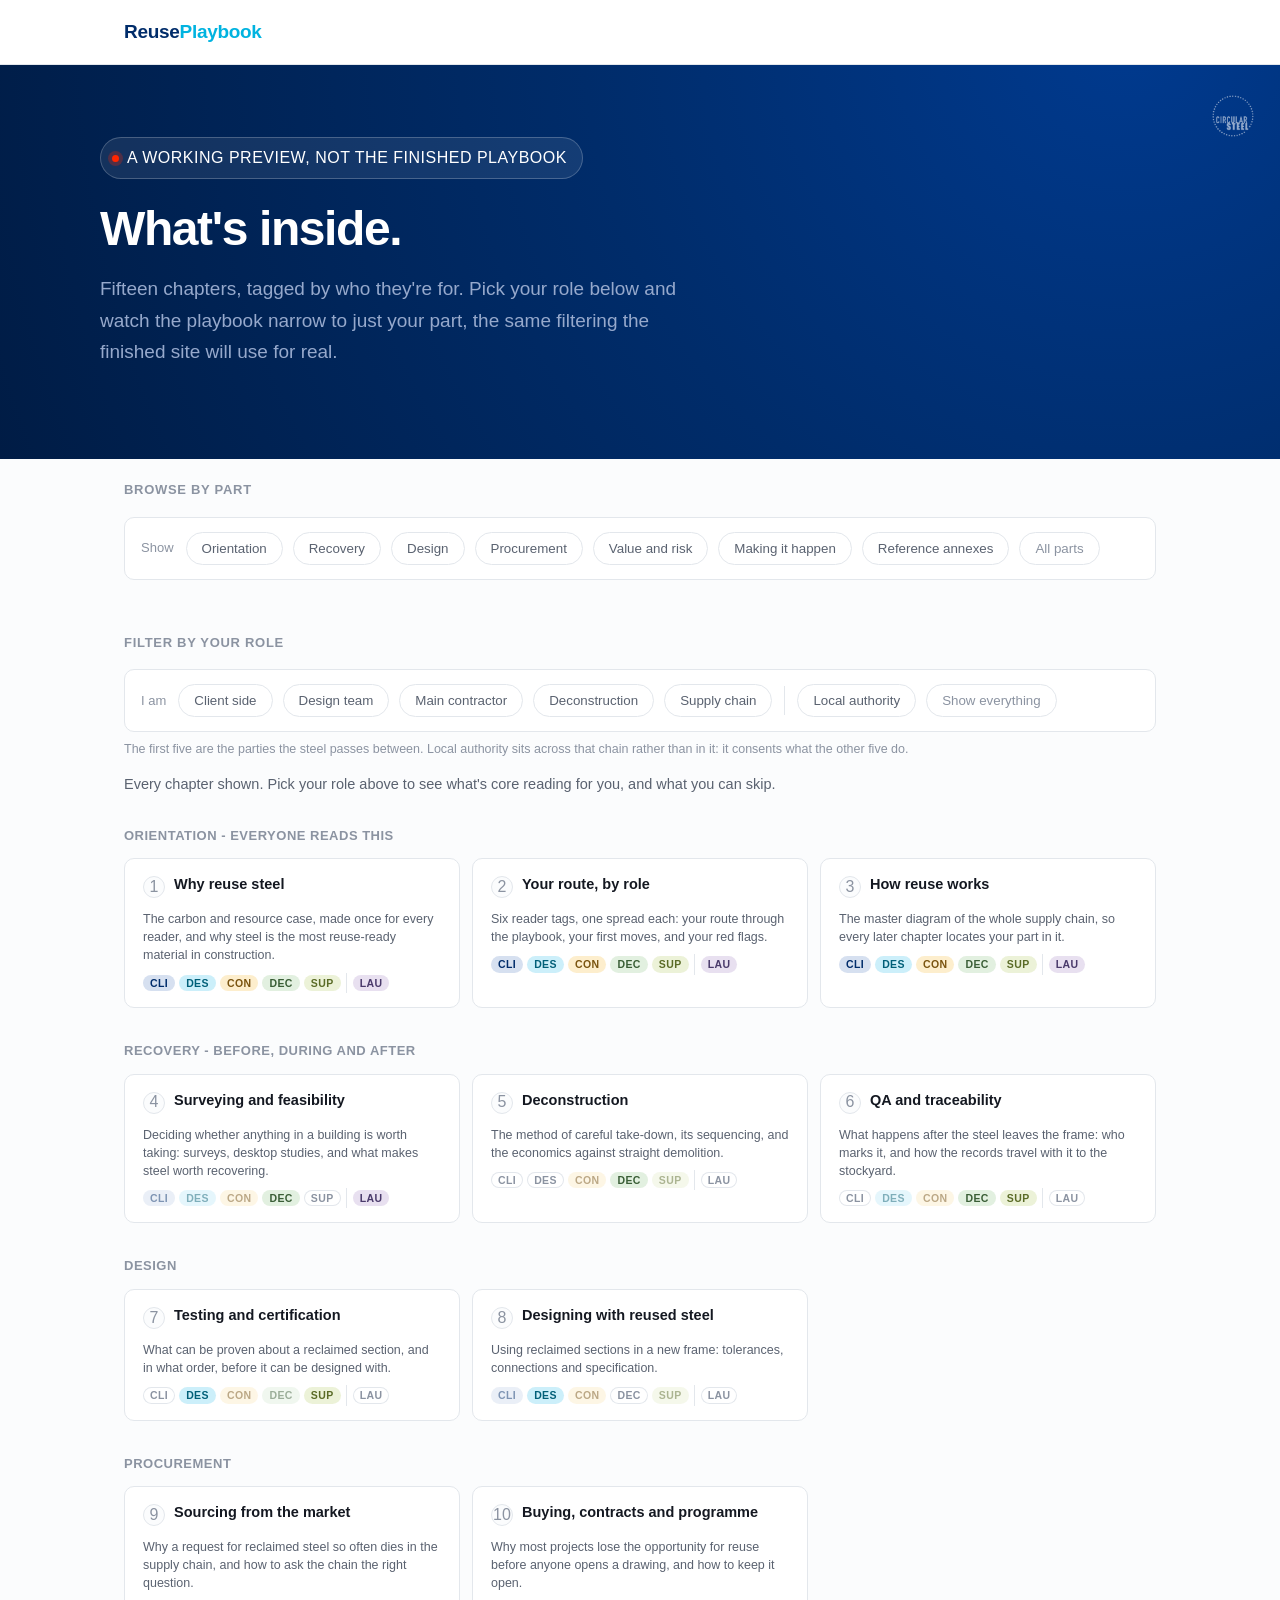
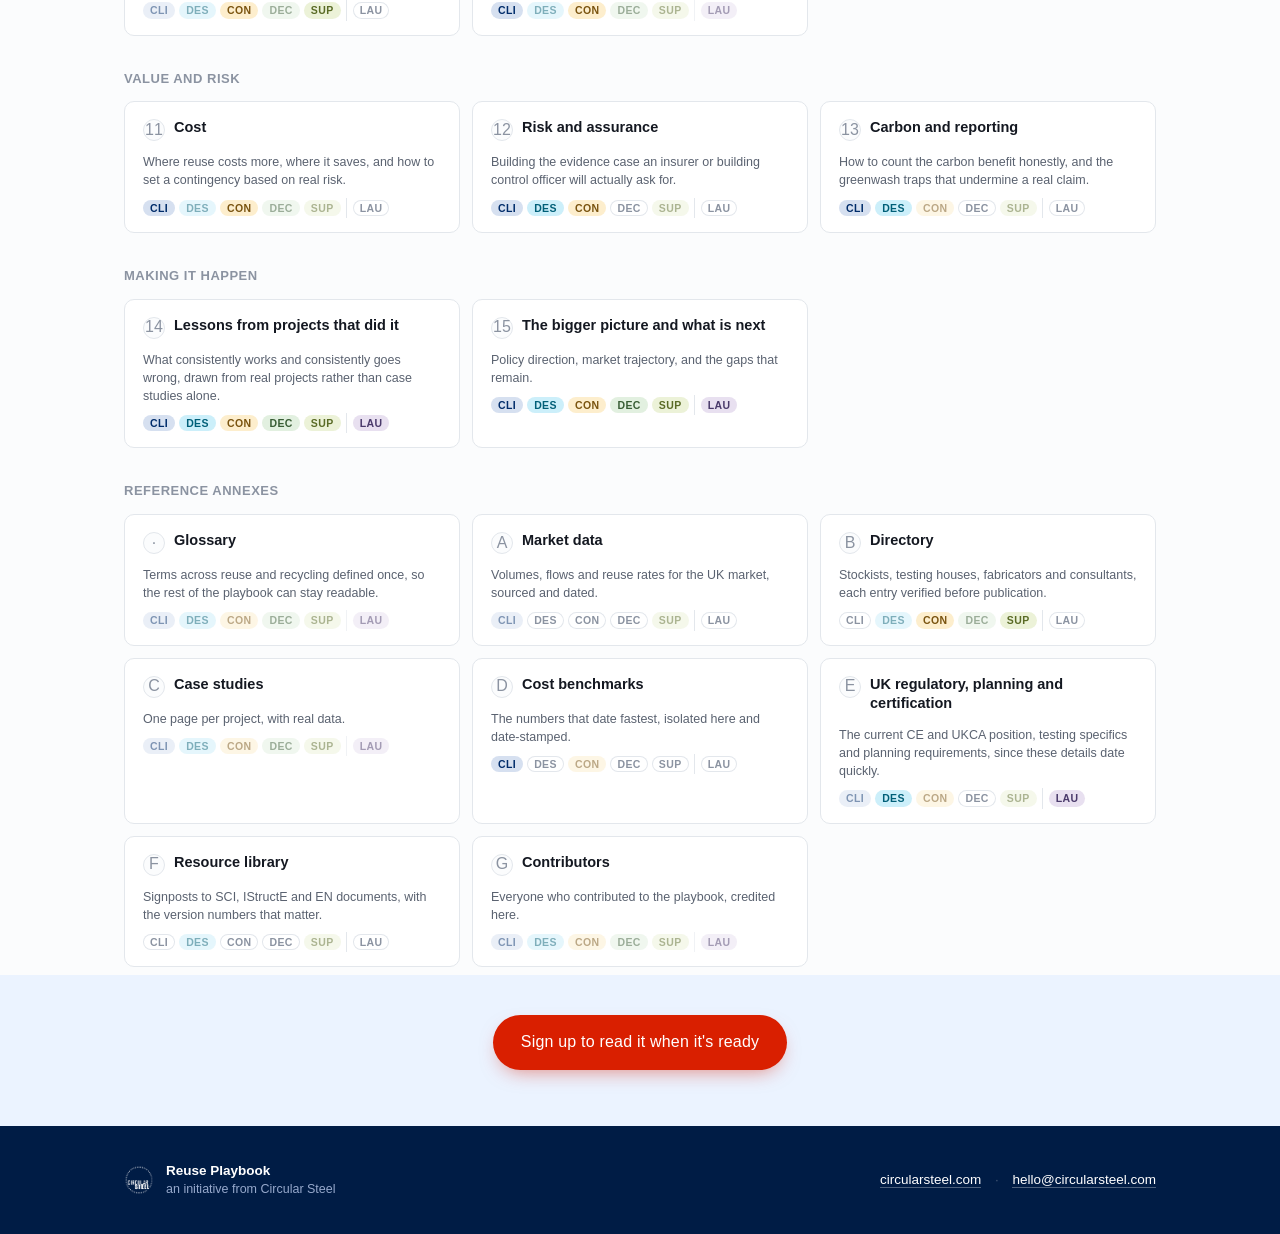
==== commit 7fd5658e: "Take the Chapter 10 excerpt off the site for now Removes the sample page, its link and meta mention " ====
--- a/inside.html
+++ b/inside.html
@@ -4,7 +4,7 @@
 <meta charset="utf-8">
 <meta name="viewport" content="width=device-width,initial-scale=1">
 <title>What's inside - Reuse Playbook</title>
-<meta name="description" content="Filter the Steel Reuse Playbook's fifteen chapters by your role in a project, and read a sample from Chapter 10.">
+<meta name="description" content="Filter the Steel Reuse Playbook's fifteen chapters by your role in a project.">
 <link rel="icon" type="image/svg+xml" href="assets/favicon.svg">
 <link rel="stylesheet" href="style.css">
 <!-- Cloudflare Web Analytics --><script type='module' src='https://static.cloudflareinsights.com/beacon.min.js' data-cf-beacon='{"token": "d8464c5b47974d3cb71971d83b61c9c7"}'></script><!-- End Cloudflare Web Analytics -->
@@ -46,7 +46,6 @@
 
 <div class="formband" style="padding-top:40px">
 <div class="wrap" style="text-align:center">
-  <p style="margin:0 0 18px"><a class="btn-outline-navy" href="sample-chapter.html">Read a sample from Chapter 10 &rarr;</a></p>
   <a class="btn" href="index.html#signup-form">Sign up to read it when it's ready</a>
 </div>
 </div>
